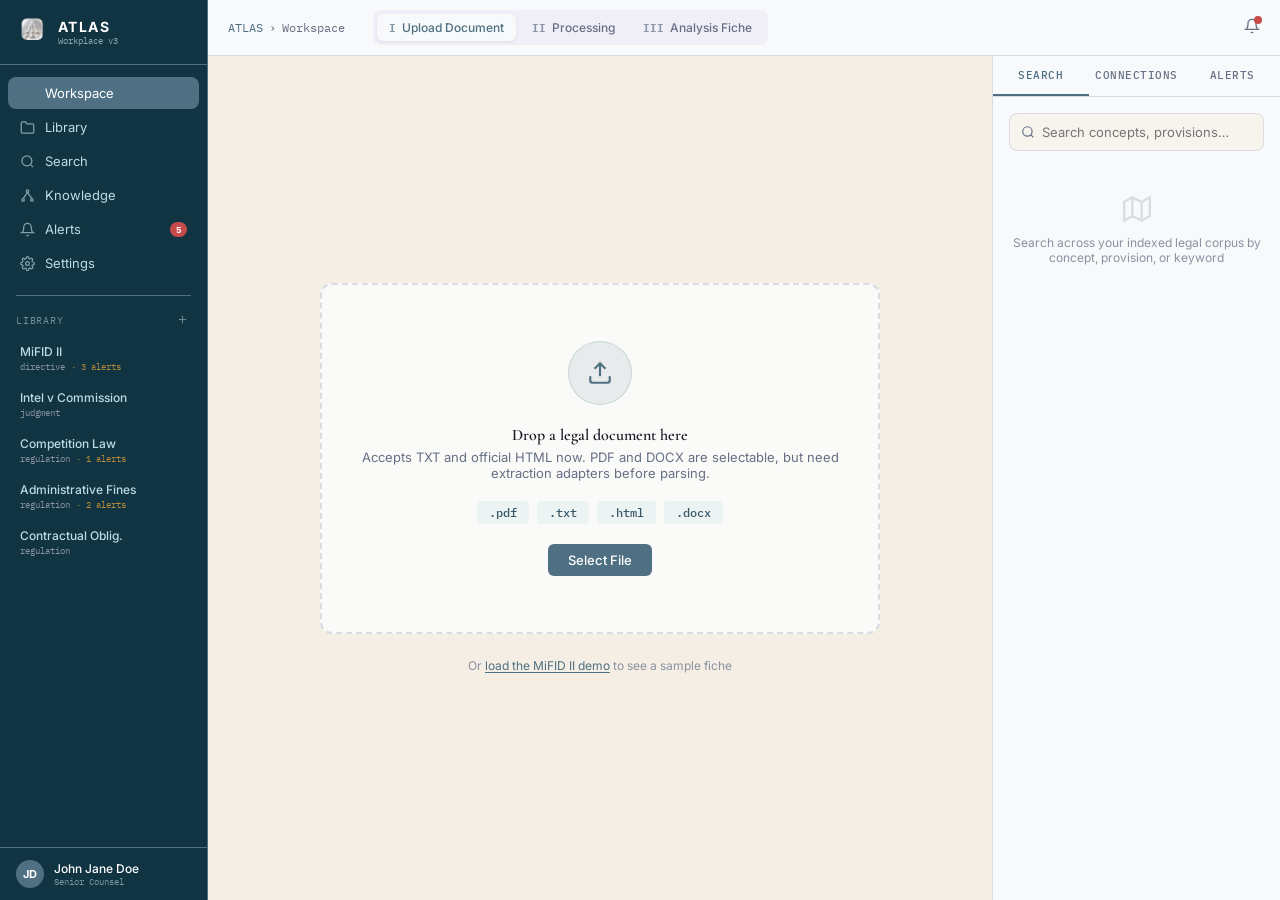
==== app.html @ 19180b5a "Update app.html" ====
<!doctype html>
<html lang="en">
  <head>
    <meta charset="utf-8">
    <meta name="viewport" content="width=device-width, initial-scale=1">
    <title>ATLAS — Legal Knowledge Workspace</title>

    <link rel="preconnect" href="https://fonts.googleapis.com">
    <link rel="preconnect" href="https://fonts.gstatic.com" crossorigin>
    <link href="https://fonts.googleapis.com/css2?family=Cormorant+Garamond:wght@400;500;600;700&family=IBM+Plex+Mono:wght@400;500;600&family=Inter:wght@400;500;600;700&display=swap" rel="stylesheet">
    <link rel="stylesheet" href="assets/atlas.css">

    <style>

/* ═══════════════════════════════════════════════════════════════
     DESIGN TOKENS  ── change only these to restyle everything
     ═══════════════════════════════════════════════════════════════ */
      :root {
        --cream: #F4EEE5;
        --teal: #4E7082;
        --teal-dark: #103442;
        --teal-fade: rgba(78,112,130,0.10);
        --slate: #395868;
        --navy: #103442;
        --navy-mid: #395868;
        --navy-hi: #4E7082;
        --platinum: #DADCE1;
        --glacier: #BCDCE3;
        --glacier-fade: rgba(188,220,227,0.26);
        --ink: #161923;
        --muted: #667085;
        --dimmer: #8B92A1;
        --border: #DADCE1;
        --card: #F7F9FA;
        --amber: #B58A3A;
        --red: #C84B4B;
        --green: #4A9B6A;
  /* Typography */
        --serif: 'Cormorant Garamond', 'Times New Roman', Times, serif;
        --sans: 'Inter', ui-sans-serif, system-ui, sans-serif;
        --mono: 'IBM Plex Mono', ui-monospace, monospace;
      }

      * { box-sizing: border-box; margin: 0; padding: 0; }

      body {
        font-family: var(--sans);
        background: var(--cream);
        color: var(--ink);
        -webkit-font-smoothing: antialiased;
        overflow: hidden;
        height: 100vh;
      }

      button { font: inherit; cursor: pointer; border: none; background: none; }
      input { font: inherit; }

      /* ═══════════ LAYOUT ═══════════ */
      .app-shell {
        display: flex;
        height: 100vh;
        overflow: hidden;
      }

                                                                                  /* ═══════════ SIDEBAR : TO REVIEW LATER ═══════════ */
      .sidebar {
        width: 208px;
        flex-shrink: 0;
        background: var(--navy);
        border-right: 1px solid var(--navy-hi);
        display: flex;
        flex-direction: column;
        height: 100vh;
      }

      .sidebar-brand {
        display: flex;
        align-items: center;
        gap: 10px;
        padding: 16px;
        border-bottom: 1px solid var(--navy-hi);
      }

      .sidebar-brand img {
        width: 32px;
        height: 32px;
        border-radius: 8px;
        object-fit: contain;
      }

      .sidebar-brand h1 {
        font-size: 14px;
        font-weight: 700;
        letter-spacing: 0.1em;
        color: #FFFFFF;
        font-family: var(--sans);
      }

      .sidebar-brand span {
        display: block;
        font-size: 9px;
        color: var(--glacier);
        font-family: var(--mono);
        opacity: 0.7;
      }

      .sidebar-nav {
        display: flex;
        flex-direction: column;
        gap: 2px;
        padding: 12px 8px;
      }

      .sidebar-nav button {
        display: flex;
        align-items: center;
        gap: 10px;
        padding: 8px 12px;
        border-radius: 8px;
        font-size: 13px;
        font-family: var(--sans);
        color: var(--glacier);
        width: 100%;
        text-align: left;
        transition: all 0.15s;
      }

      .sidebar-nav button:hover {
        background: var(--navy-hi);
        color: #fff;
      }

      .sidebar-nav button.active {
        background: var(--navy-hi);
        color: #fff;
      }

      .sidebar-nav button svg {
        opacity: 0.65;
        flex-shrink: 0;
      }

      .sidebar-nav button.active svg {
        opacity: 1;
        color: var(--teal);
      }

      .sidebar-nav .alert-badge {
        margin-left: auto;
        font-size: 9px;
        font-family: var(--mono);
        font-weight: 700;
        background: var(--red);
        color: #fff;
        border-radius: 999px;
        padding: 2px 6px;
      }

      .sidebar-divider {
        height: 1px;
        background: var(--navy-hi);
        margin: 4px 16px;
      }

      .sidebar-section-title {
        display: flex;
        align-items: center;
        justify-content: space-between;
        padding: 8px 16px 4px;
      }

      .sidebar-section-title span {
        font-size: 10px;
        text-transform: uppercase;
        letter-spacing: 0.08em;
        color: var(--glacier);
        font-family: var(--mono);
        opacity: 0.55;
      }

      .sidebar-section-title button {
        opacity: 0.5;
        color: var(--glacier);
        padding: 2px;
        border-radius: 4px;
      }

      .sidebar-section-title button:hover { opacity: 1; }

      .sidebar-docs {
        flex: 1;
        overflow-y: auto;
        padding: 0 8px 8px;
        display: flex;
        flex-direction: column;
        gap: 2px;
      }

      .sidebar-doc {
        display: flex;
        flex-direction: column;
        gap: 2px;
        padding: 8px 12px;
        border-radius: 8px;
        width: 100%;
        text-align: left;
        transition: all 0.15s;
      }

      .sidebar-doc:hover {
        background: rgba(255,255,255,0.04);
      }

      .sidebar-doc.active {
        background: var(--navy-hi);
      }

      .sidebar-doc .doc-name {
        font-size: 12px;
        font-weight: 500;
        color: var(--glacier);
        font-family: var(--sans);
        white-space: nowrap;
        overflow: hidden;
        text-overflow: ellipsis;
      }

      .sidebar-doc.active .doc-name { color: #fff; }

      .sidebar-doc .doc-meta {
        display: flex;
        align-items: center;
        gap: 6px;
        font-size: 9px;
        color: var(--dimmer);
        font-family: var(--mono);
      }

      .sidebar-doc .doc-alerts {
        color: var(--amber);
        font-family: var(--mono);
        font-size: 9px;
      }

      .sidebar-user {
        display: flex;
        align-items: center;
        gap: 10px;
        padding: 12px 16px;
        border-top: 1px solid var(--navy-hi);
      }

      .sidebar-user .avatar {
        width: 28px;
        height: 28px;
        border-radius: 50%;
        background: var(--teal);
        color: #fff;
        display: flex;
        align-items: center;
        justify-content: center;
        font-size: 11px;
        font-weight: 700;
        font-family: var(--sans);
        flex-shrink: 0;
      }

      .sidebar-user .user-info {
        min-width: 0;
      }

      .sidebar-user .user-name {
        font-size: 12px;
        font-weight: 500;
        color: #fff;
        font-family: var(--sans);
        white-space: nowrap;
        overflow: hidden;
        text-overflow: ellipsis;
      }

      .sidebar-user .user-role {
        font-size: 9px;
        color: var(--glacier);
        font-family: var(--mono);
        opacity: 0.6;
      }

      /* ═══════════ MAIN ═══════════ */
      .main-area {
        flex: 1;
        display: flex;
        flex-direction: column;
        min-width: 0;
        height: 100vh;
      }

/* ═══════════════════════════════════════════════════════════════
     TOP BAR
   ═══════════════════════════════════════════════════════════════ */
      
      .topbar {
        display: flex;
        align-items: center;
        gap: 12px;
        padding: 0 20px;
        height: 56px;
        flex-shrink: 0;
        background: var(--card);
        border-bottom: 1px solid var(--border);
      }

      .topbar .hamburger {
        display: none;
        margin-right: 4px;
        color: var(--muted);
      }

      .topbar .breadcrumb {
        display: flex;
        align-items: center;
        gap: 6px;
        font-size: 12px;
        color: var(--muted);
        font-family: var(--mono);
      }

      .topbar .breadcrumb .bc-root { color: var(--teal); }
      .topbar .breadcrumb .bc-current { color: var(--ink); }

      .topbar .stage-tabs {
        display: flex;
        align-items: center;
        gap: 4px;
        margin-left: 16px;
        padding: 4px;
        border-radius: 8px;
        background: #F0EFF8;
      }

      .stage-tab {
        display: flex;
        align-items: center;
        gap: 6px;
        padding: 6px 12px;
        border-radius: 6px;
        font-size: 12px;
        font-weight: 500;
        font-family: var(--sans);
        transition: all 0.15s;
        color: var(--muted);
      }

      .stage-tab.active {
        background: var(--card);
        color: var(--teal);
        box-shadow: 0 1px 3px rgba(0,0,0,0.08);
      }

      .stage-tab .roman {
        font-weight: 700;
        font-family: var(--mono);
        font-size: 11px;
        opacity: 0.7;
      }

      .topbar .spacer { flex: 1; }

      .topbar .top-actions {
        display: flex;
        align-items: center;
        gap: 8px;
      }

      .topbar .btn-export {
        display: flex;
        align-items: center;
        gap: 6px;
        padding: 6px 12px;
        border-radius: 6px;
        font-size: 12px;
        font-weight: 500;
        font-family: var(--sans);
        background: var(--teal-fade);
        color: var(--teal);
      }

      .topbar .btn-share {
        display: flex;
        align-items: center;
        gap: 6px;
        padding: 6px 12px;
        border-radius: 6px;
        font-size: 12px;
        font-weight: 500;
        font-family: var(--sans);
        border: 1px solid var(--border);
        color: var(--muted);
        background: transparent;
      }

      .topbar .bell-wrap {
        position: relative;
      }

      .topbar .bell-dot {
        position: absolute;
        top: -2px;
        right: -2px;
        width: 8px;
        height: 8px;
        border-radius: 50%;
        background: var(--red);
      }

      /* ═══════════ CONTENT AREA ═══════════ */
      .content-area {
        flex: 1;
        display: flex;
        min-height: 0;
        overflow: hidden;
      }

      .content-main {
        flex: 1;
        overflow-y: auto;
        padding: 0 24px;
      }

      /* ═══════════ RIGHT PANEL ═══════════ */
      .right-panel {
        width: 288px;
        flex-shrink: 0;
        background: var(--card);
        border-left: 1px solid var(--border);
        display: flex;
        flex-direction: column;
        overflow: hidden;
      }

      .right-panel-tabs {
        display: flex;
        border-bottom: 1px solid var(--border);
      }

      .right-panel-tabs button {
        flex: 1;
        padding: 12px 0;
        font-size: 11px;
        font-weight: 500;
        text-transform: uppercase;
        letter-spacing: 0.05em;
        font-family: var(--mono);
        color: var(--muted);
        border-bottom: 2px solid transparent;
        transition: all 0.15s;
      }

      .right-panel-tabs button.active {
        color: var(--teal);
        border-bottom-color: var(--teal);
      }

      .right-panel-content {
        flex: 1;
        overflow-y: auto;
        padding: 16px;
      }

      /* ═══════════ BADGES ═══════════ */
      
      .type-badge {
        display: inline-flex;
        padding: 2px 8px;
        border-radius: 4px;
        font-size: 10px;
        font-weight: 500;
        text-transform: uppercase;
        letter-spacing: 0.04em;
        font-family: var(--mono);
      }

      .status-badge {
        display: inline-flex;
        align-items: center;
        gap: 4px;
        padding: 2px 8px;
        border-radius: 999px;
        font-size: 10px;
        font-family: var(--mono);
      }

      .sev-badge {
        display: inline-flex;
        align-items: center;
        gap: 4px;
        padding: 2px 8px;
        border-radius: 999px;
        font-size: 11px;
        font-weight: 500;
        font-family: var(--sans);
      }

      /* ═══════════ UPLOAD ZONE ═══════════ */
      
      .upload-container {
        display: flex;
        flex-direction: column;
        align-items: center;
        justify-content: center;
        height: 100%;
        gap: 24px;
        padding: 40px 0;
      }

      .drop-zone {
        width: 100%;
        max-width: 560px;
        border-radius: 12px;
        display: flex;
        flex-direction: column;
        align-items: center;
        gap: 20px;
        padding: 56px 32px;
        text-align: center;
        transition: all 0.2s;
        cursor: pointer;
        border: 2px dashed var(--platinum);
        background: #FAFAF8;
      }

      .drop-zone.drag-active {
        border-color: var(--teal);
        background: var(--teal-fade);
      }

      .drop-zone .upload-icon-circle {
        width: 64px;
        height: 64px;
        border-radius: 50%;
        display: flex;
        align-items: center;
        justify-content: center;
        background: var(--teal-fade);
        border: 1px solid rgba(68,127,128,0.2);
      }

      .drop-zone h3 {
        font-family: var(--serif);
        font-size: 16px;
        font-weight: 600;
        color: var(--ink);
        margin: 0;
      }

      .drop-zone .ext-row {
        display: flex;
        gap: 8px;
      }

      .drop-zone .ext-badge {
        padding: 4px 12px;
        border-radius: 4px;
        font-size: 12px;
        font-weight: 500;
        font-family: var(--mono);
        background: var(--glacier-fade);
        color: var(--slate);
      }

      .drop-zone .btn-select {
        padding: 8px 20px;
        border-radius: 6px;
        font-size: 13px;
        font-weight: 500;
        font-family: var(--sans);
        background: var(--teal);
        color: #fff;
        transition: opacity 0.15s;
      }

      .drop-zone .btn-select:hover { opacity: 0.8; }

      .file-preview {
        width: 100%;
        max-width: 560px;
        border-radius: 12px;
        padding: 20px;
        display: flex;
        align-items: center;
        gap: 16px;
        background: var(--card);
        border: 1px solid var(--border);
      }

      .file-preview .fp-icon {
        width: 40px;
        height: 40px;
        border-radius: 8px;
        display: flex;
        align-items: center;
        justify-content: center;
        background: var(--teal-fade);
        flex-shrink: 0;
      }

      .file-preview .fp-name {
        font-weight: 500;
        font-size: 13px;
        color: var(--ink);
        font-family: var(--sans);
        white-space: nowrap;
        overflow: hidden;
        text-overflow: ellipsis;
      }

      .file-preview .fp-meta {
        font-size: 11px;
        color: var(--muted);
        font-family: var(--mono);
        margin-top: 2px;
      }

      .file-preview .fp-analyze {
        padding: 8px 16px;
        border-radius: 6px;
        font-size: 13px;
        font-weight: 500;
        font-family: var(--sans);
        background: var(--teal);
        color: #fff;
        display: flex;
        align-items: center;
        gap: 6px;
        flex-shrink: 0;
        transition: opacity 0.15s;
      }

      .file-preview .fp-analyze:hover { opacity: 0.9; }

      .file-preview .fp-close {
        color: var(--muted);
        flex-shrink: 0;
      }

      .demo-link {
        font-size: 12px;
        color: var(--dimmer);
        font-family: var(--sans);
      }

      .demo-link button {
        color: var(--teal);
        text-decoration: underline;
        text-underline-offset: 2px;
      }

      /* ═══════════ PROCESSING ═══════════ */
      .processing-container {
        display: flex;
        flex-direction: column;
        align-items: center;
        justify-content: center;
        height: 100%;
        gap: 32px;
        padding: 48px 0;
      }

      .processing-orb {
        position: relative;
        width: 112px;
        height: 112px;
      }

      .processing-orb svg {
        width: 100%;
        height: 100%;
      }

      @keyframes orb-spin {
        from { transform: rotate(0deg); }
        to { transform: rotate(360deg); }
      }

      @keyframes orb-pulse {
        0%, 100% { opacity: 0.5; transform: scale(1); }
        50% { opacity: 1; transform: scale(1.08); }
      }

      .orb-ring {
        animation: orb-spin 3s linear infinite;
        transform-box: fill-box;
        transform-origin: center;
      }

      .orb-core {
        animation: orb-pulse 2s ease-in-out infinite;
        transform-box: fill-box;
        transform-origin: center;
      }

      .processing-phase {
        text-align: center;
      }

      .processing-phase h3 {
        font-family: var(--serif);
        font-size: 18px;
        font-weight: 600;
        color: var(--ink);
        margin-bottom: 4px;
      }

      .processing-phase p {
        font-size: 13px;
        color: var(--muted);
        font-family: var(--sans);
      }

      .processing-steps {
        width: 100%;
        max-width: 384px;
        display: flex;
        flex-direction: column;
        gap: 8px;
      }

      .processing-step {
        display: flex;
        align-items: center;
        gap: 12px;
        padding: 10px 16px;
        border-radius: 8px;
        transition: all 0.3s;
      }

      .processing-step .ps-dot {
        width: 20px;
        height: 20px;
        border-radius: 50%;
        display: flex;
        align-items: center;
        justify-content: center;
        flex-shrink: 0;
      }

      .processing-step .ps-dot.done { background: var(--teal); }
      .processing-step .ps-dot.active { background: rgba(68,127,128,0.2); }
      .processing-step .ps-dot.pending { background: var(--platinum); }

      .processing-step .ps-dot-inner {
        width: 8px;
        height: 8px;
        border-radius: 50%;
        background: var(--teal);
      }

      @keyframes dot-pulse {
        0%, 100% { opacity: 0.4; }
        50% { opacity: 1; }
      }

      .ps-dot-inner.pulsing {
        animation: dot-pulse 1s ease-in-out infinite;
      }

      .processing-step .ps-label {
        font-size: 13px;
        font-family: var(--sans);
      }

      .processing-step .ps-label.done { color: var(--teal); }
      .processing-step .ps-label.active { color: var(--ink); font-weight: 500; }
      .processing-step .ps-label.pending { color: var(--dimmer); }

      /* Error */
      .error-container {
        max-width: 720px;
        margin: 0 auto;
        padding: 64px 8px;
      }

      .error-panel {
        border: 1px solid rgba(200,75,75,0.25);
        border-left: 4px solid var(--red);
        border-radius: 12px;
        background: var(--card);
        padding: 24px;
      }

      .error-panel h2 {
        margin: 0 0 8px;
        color: var(--ink);
        font-family: var(--serif);
        font-size: 24px;
      }

      .error-panel p {
        color: var(--muted);
        font-family: var(--sans);
        font-size: 14px;
        line-height: 1.6;
      }

      .error-panel code {
        display: block;
        margin-top: 16px;
        border-radius: 8px;
        background: rgba(200,75,75,0.08);
        color: var(--red);
        padding: 12px;
        white-space: pre-wrap;
      }

      .error-actions {
        display: flex;
        flex-wrap: wrap;
        gap: 10px;
        margin-top: 18px;
      }

      .error-actions button {
        border-radius: 8px;
        padding: 9px 14px;
        background: var(--teal);
        color: #fff;
        font-family: var(--sans);
        font-size: 13px;
        font-weight: 600;
      }

      .error-actions button.secondary {
        border: 1px solid var(--border);
        background: transparent;
        color: var(--muted);
      }

      /* Document type review */
      .review-container {
        max-width: 760px;
        margin: 0 auto;
        padding: 42px 8px;
      }

      .review-panel {
        border: 1px solid rgba(181, 138, 58, 0.34);
        border-left: 4px solid var(--amber);
        border-radius: 12px;
        background: var(--card);
        padding: 24px;
      }

      .review-panel h2 {
        margin: 0 0 8px;
        color: var(--ink);
        font-family: var(--serif);
        font-size: 26px;
      }

      .review-panel p {
        color: var(--muted);
        font-family: var(--sans);
        font-size: 14px;
        line-height: 1.6;
      }

      .review-summary {
        display: grid;
        grid-template-columns: repeat(3, minmax(0, 1fr));
        gap: 10px;
        margin: 18px 0;
      }

      .review-stat {
        border: 1px solid var(--border);
        border-radius: 8px;
        padding: 12px;
        background: rgba(255,255,255,0.56);
      }

      .review-stat span {
        display: block;
        color: var(--dimmer);
        font-family: var(--mono);
        font-size: 10px;
        letter-spacing: 0.08em;
        text-transform: uppercase;
      }

      .review-stat strong {
        display: block;
        margin-top: 5px;
        color: var(--ink);
        font-family: var(--sans);
        font-size: 14px;
      }

      .type-choice-grid {
        display: grid;
        grid-template-columns: repeat(4, minmax(0, 1fr));
        gap: 10px;
        margin: 18px 0;
      }

      .type-choice {
        border: 1px solid var(--border);
        border-radius: 8px;
        padding: 12px;
        background: rgba(255,255,255,0.62);
        color: var(--ink);
        text-align: left;
        transition: all 0.15s;
      }

      .type-choice:hover,
      .type-choice.selected {
        border-color: var(--amber);
        background: rgba(181, 138, 58, 0.10);
      }

      .type-choice strong {
        display: block;
        font-family: var(--sans);
        font-size: 13px;
      }

      .type-choice span {
        display: block;
        margin-top: 5px;
        color: var(--dimmer);
        font-family: var(--mono);
        font-size: 10px;
      }

      .signal-list {
        display: grid;
        gap: 8px;
        margin-top: 12px;
      }

      .signal-item {
        border: 1px solid var(--border);
        border-radius: 8px;
        padding: 10px 12px;
        background: rgba(255,255,255,0.55);
        color: var(--muted);
        font-family: var(--sans);
        font-size: 12px;
      }

      .review-actions {
        display: flex;
        flex-wrap: wrap;
        gap: 10px;
        margin-top: 18px;
      }

      .review-actions button {
        border-radius: 8px;
        padding: 10px 14px;
        background: var(--teal);
        color: #fff;
        font-family: var(--sans);
        font-size: 13px;
        font-weight: 600;
      }

      .review-actions button.secondary {
        border: 1px solid var(--border);
        background: transparent;
        color: var(--muted);
      }

      .metadata-form {
        display: grid;
        grid-template-columns: repeat(2, minmax(0, 1fr));
        gap: 12px;
        margin-top: 18px;
      }

      .metadata-field {
        display: grid;
        gap: 6px;
      }

      .metadata-field.full {
        grid-column: 1 / -1;
      }

      .metadata-field label {
        color: var(--dimmer);
        font-family: var(--mono);
        font-size: 10px;
        letter-spacing: 0.08em;
        text-transform: uppercase;
      }

      .metadata-field input,
      .metadata-field select {
        width: 100%;
        border: 1px solid var(--border);
        border-radius: 8px;
        background: rgba(255,255,255,0.72);
        color: var(--ink);
        font-family: var(--sans);
        font-size: 13px;
        padding: 10px 12px;
        outline: none;
      }

      .metadata-field input:focus,
      .metadata-field select:focus {
        border-color: var(--teal);
        box-shadow: 0 0 0 3px rgba(68,127,128,0.12);
      }

      .metadata-note {
        margin-top: 14px;
        border: 1px solid rgba(68,127,128,0.18);
        border-radius: 8px;
        background: rgba(68,127,128,0.07);
        color: var(--muted);
        font-family: var(--sans);
        font-size: 12px;
        line-height: 1.55;
        padding: 12px;
      }

      @media (max-width: 768px) {
        .metadata-form { grid-template-columns: 1fr; }
      }

      /* ═══════════ FICHE ═══════════ */ 
      
                                                              /* ═══════════════════════════════════════════════════════════════
                                                                 FICHE DESIGN 
                                                                 ═══════════════════════════════════════════════════════════════ */
      
      .fiche-container {
        max-width: 720px;
        margin: 0 auto;
        padding: 24px 8px;
      }

      .fiche-header {
        border-radius: 12px;
        padding: 24px;
        margin-bottom: 32px;
        background: var(--card);
        border: 1px solid var(--border);
      }

      .fiche-header .fh-top {
        display: flex;
        align-items: flex-start;
        justify-content: space-between;
        gap: 16px;
        margin-bottom: 16px;
      }

      .fiche-header .fh-badges {
        display: flex;
        align-items: center;
        gap: 8px;
        flex-wrap: wrap;
      }

      .fiche-header .fh-actions {
        display: flex;
        align-items: center;
        gap: 8px;
        flex-shrink: 0;
      }

      .fiche-header .fh-actions button {
        padding: 6px;
        border-radius: 4px;
        color: var(--muted);
        transition: all 0.15s;
      }

      .fiche-header .fh-actions button:hover {
        background: rgba(0,0,0,0.04);
      }

      .fiche-header h1 {
        font-family: var(--serif);
        font-size: 20px;
        font-weight: 700;
        color: var(--ink);
        line-height: 1.35;
        margin-bottom: 8px;
      }

      .fiche-header .fh-meta {
        display: flex;
        flex-wrap: wrap;
        gap: 16px 24px;
        margin-top: 12px;
      }

      .fiche-header .fh-meta-item span {
        display: block;
        font-size: 10px;
        text-transform: uppercase;
        letter-spacing: 0.05em;
        color: var(--dimmer);
        font-family: var(--mono);
      }

      .fiche-header .fh-meta-item p {
        font-size: 13px;
        font-weight: 500;
        color: var(--ink);
        font-family: var(--sans);
      }

      .fiche-header .fh-amended {
        margin-top: 12px;
        padding-top: 12px;
        border-top: 1px solid var(--border);
      }

      .fiche-header .fh-amended span {
        font-size: 10px;
        text-transform: uppercase;
        letter-spacing: 0.05em;
        color: var(--dimmer);
        font-family: var(--mono);
        margin-right: 8px;
      }

      .fiche-header .fh-amended a {
        font-size: 11px;
        color: var(--teal);
        font-family: var(--mono);
        margin-right: 8px;
        text-decoration: none;
      }

      .fiche-header .fh-amended .amendment-chip {
        display: inline-flex;
        align-items: center;
        margin: 4px 6px 0 0;
        border-radius: 999px;
        background: rgba(68,127,128,0.08);
        color: var(--teal);
        padding: 4px 8px;
        font-family: var(--mono);
        font-size: 11px;
      }

      .fiche-header .fh-amended .amendment-more {
        color: var(--muted);
      }

      /* Sections */
      .fiche-section {
        margin-bottom: 32px;
      }

      .fiche-section .section-divider {
        display: flex;
        align-items: center;
        gap: 8px;
        margin-bottom: 16px;
      }

      .fiche-section .section-divider .line {
        flex: 1;
        height: 1px;
        background: var(--border);
      }

      .fiche-section .section-divider span {
        font-size: 11px;
        letter-spacing: 0.08em;
        text-transform: uppercase;
        color: var(--slate);
        font-family: var(--mono);
        padding: 0 8px;
      }

      /* Summary */
      .summary-box {
        border-radius: 8px;
        padding: 20px;
        background: var(--teal-fade);
        border: 1px solid rgba(68,127,128,0.13);
      }

      .summary-box p {
        font-size: 14px;
        line-height: 1.65;
        color: var(--ink);
        font-family: var(--sans);
      }

      /* Provisions */
      .provision-list {
        display: grid;
        gap: 8px;
      }

      .provision-item {
        border-radius: 8px;
        overflow: hidden;
        border: 1px solid var(--border);
        background: var(--card);
      }

      .provision-item.level-1 {
        margin-top: 10px;
        border-color: rgba(68,127,128,0.32);
      }

      .provision-item.level-3,
      .provision-item.level-4,
      .provision-item.level-5 {
        margin-left: 22px;
      }

      .provision-item.is-amendment {
        border-color: rgba(196,147,90,0.38);
      }

      .provision-item button.provision-toggle {
        width: 100%;
        display: grid;
        grid-template-columns: minmax(58px, auto) 1fr auto;
        align-items: center;
        gap: 14px;
        padding: 16px;
        text-align: left;
        background: var(--card);
        transition: background 0.15s, border-color 0.15s;
      }

      .provision-item.level-1 button.provision-toggle {
        background: rgba(68,127,128,0.045);
      }

      .provision-item button.provision-toggle:hover {
        background: rgba(0,0,0,0.025);
      }

      .provision-item button.provision-toggle.expanded {
        background: rgba(68,127,128,0.10);
      }

      .provision-item .prov-art {
        font-size: 11px;
        font-weight: 700;
        color: var(--teal);
        font-family: var(--mono);
        flex-shrink: 0;
        white-space: nowrap;
      }

      .provision-item.level-1 .prov-art {
        color: var(--slate);
      }

      .provision-item.is-amendment .prov-art {
        color: var(--amber);
      }

      .provision-item .prov-title {
        min-width: 0;
        flex: 1;
        font-size: 13px;
        font-weight: 500;
        color: var(--ink);
        font-family: var(--sans);
        overflow-wrap: anywhere;
      }

      .provision-item.level-1 .prov-title {
        font-family: var(--serif);
        font-size: 15px;
        font-weight: 700;
      }

      .provision-item .prov-chevron {
        flex-shrink: 0;
        color: var(--muted);
        transition: transform 0.2s;
      }

      .provision-item .prov-chevron.open {
        transform: rotate(180deg);
      }

      .provision-item .prov-detail {
        padding: 0 16px 18px;
        background: rgba(68,127,128,0.06);
        border-top: 1px solid rgba(68,127,128,0.08);
      }

      .provision-item .prov-detail-inner {
        max-width: 74ch;
        padding-top: 14px;
      }

      .provision-item .prov-detail p {
        margin: 0 0 12px;
        font-size: 14px;
        line-height: 1.75;
        color: var(--ink);
        font-family: var(--sans);
      }

      .provision-item .prov-detail p:last-child {
        margin-bottom: 0;
      }

      .provision-item .prov-section-marker {
        display: inline-flex;
        margin-right: 8px;
        color: var(--teal);
        font-family: var(--mono);
        font-size: 11px;
        font-weight: 700;
      }

      /* Concepts */
      .concept-tags {
        display: flex;
        flex-wrap: wrap;
        gap: 8px;
      }

      .concept-tag {
        display: flex;
        align-items: center;
        gap: 4px;
        padding: 6px 12px;
        border-radius: 999px;
        font-size: 12px;
        font-weight: 500;
        font-family: var(--sans);
        background: var(--glacier-fade);
        color: var(--slate);
        border: 1px solid var(--platinum);
        cursor: pointer;
        transition: opacity 0.15s;
      }

      .concept-tag:hover { opacity: 0.8; }

      /* Connections */
      .connections-list {
        border-radius: 12px;
        overflow: hidden;
        border: 1px solid var(--border);
      }

      .connection-row {
        display: flex;
        align-items: center;
        gap: 12px;
        padding: 12px 16px;
        transition: background 0.15s;
        cursor: pointer;
      }

      .connection-row:hover { background: rgba(0,0,0,0.015); }

      .connection-row:nth-child(even) { background: #FAFAF8; }
      .connection-row:nth-child(even):hover { background: rgba(0,0,0,0.025); }

      .connection-row .conn-name {
        flex: 1;
        font-size: 13px;
        font-weight: 500;
        color: var(--ink);
        font-family: var(--sans);
        white-space: nowrap;
        overflow: hidden;
        text-overflow: ellipsis;
      }

      .connection-row .conn-rel {
        font-size: 11px;
        color: var(--muted);
        font-family: var(--mono);
        flex-shrink: 0;
      }

      .connection-row .conn-count {
        font-size: 11px;
        color: var(--dimmer);
        font-family: var(--mono);
        flex-shrink: 0;
      }

      /* Alerts in fiche */
      .alert-card {
        border-radius: 8px;
        padding: 16px;
        background: var(--card);
        border: 1px solid var(--border);
        margin-bottom: 8px;
        display: flex;
        gap: 12px;
      }

      .alert-card .alert-content {
        flex: 1;
      }

      .alert-card .alert-title-row {
        display: flex;
        align-items: center;
        justify-content: space-between;
        gap: 8px;
        margin-bottom: 4px;
      }

      .alert-card .alert-title {
        font-size: 13px;
        font-weight: 500;
        color: var(--ink);
        font-family: var(--sans);
      }

      .alert-card .alert-date {
        font-size: 11px;
        color: var(--dimmer);
        font-family: var(--mono);
        flex-shrink: 0;
      }

      .alert-card .alert-text {
        font-size: 12px;
        line-height: 1.5;
        color: var(--muted);
        font-family: var(--sans);
      }

      /* Jurisdictions */
      .juris-table {
        border-radius: 12px;
        overflow: hidden;
        border: 1px solid var(--border);
      }

      .juris-table .jt-header {
        display: grid;
        grid-template-columns: 1fr 1fr 1fr 1fr;
        padding: 10px 16px;
        background: #F5F3EE;
        font-size: 10px;
        font-weight: 500;
        text-transform: uppercase;
        letter-spacing: 0.05em;
        color: var(--dimmer);
        font-family: var(--mono);
      }

      .juris-table .jt-row {
        display: grid;
        grid-template-columns: 1fr 1fr 1fr 1fr;
        padding: 12px 16px;
        font-size: 13px;
        font-family: var(--sans);
        border-top: 1px solid var(--border);
      }

      .juris-table .jt-row:nth-child(odd) { background: var(--card); }
      .juris-table .jt-row:nth-child(even) { background: #FAFAF8; }

      .juris-table .jt-country { font-weight: 500; color: var(--ink); }
      .juris-table .jt-authority { font-weight: 700; color: var(--teal); font-family: var(--mono); font-size: 11px; }
      .juris-table .jt-impl { font-size: 12px; color: var(--muted); }
      .juris-table .jt-status { font-size: 12px; }

      /* Timeline */
      .timeline {
        position: relative;
        padding-left: 16px;
      }

      .timeline::before {
        content: '';
        position: absolute;
        left: 16px;
        top: 8px;
        bottom: 8px;
        width: 1px;
        background: var(--platinum);
      }

      .timeline-item {
        position: relative;
        display: flex;
        gap: 16px;
        margin-bottom: 16px;
      }

      .timeline-item:last-child { margin-bottom: 0; }

      .timeline-item .tl-dot {
        width: 12px;
        height: 12px;
        border-radius: 50%;
        flex-shrink: 0;
        margin-top: 2px;
        margin-left: -22px;
        z-index: 1;
        background: var(--platinum);
        border: 2px solid var(--border);
      }

      .timeline-item:last-child .tl-dot {
        background: var(--teal);
        border-color: var(--teal);
      }

      .timeline-item .tl-year {
        font-size: 11px;
        font-weight: 700;
        color: var(--teal);
        font-family: var(--mono);
        display: block;
      }

      .timeline-item .tl-text {
        font-size: 13px;
        color: var(--ink);
        font-family: var(--sans);
        margin-top: 2px;
      }

      /* ═══════════ RIGHT PANEL CONTENT ═══════════ */
      .rp-search-input {
        position: relative;
        margin-bottom: 12px;
      }

      .rp-search-input svg {
        position: absolute;
        left: 12px;
        top: 50%;
        transform: translateY(-50%);
        color: var(--muted);
      }

      .rp-search-input input {
        width: 100%;
        padding: 10px 12px 10px 32px;
        border-radius: 8px;
        border: 1px solid var(--border);
        background: #F7F4EE;
        font-size: 13px;
        font-family: var(--sans);
        color: var(--ink);
        outline: none;
      }

      .rp-search-input input:focus {
        border-color: var(--teal);
      }

      .rp-empty {
        text-align: center;
        padding: 32px 0;
      }

      .rp-empty svg {
        margin: 0 auto 8px;
        color: var(--platinum);
      }

      .rp-empty p {
        font-size: 12px;
        color: var(--dimmer);
        font-family: var(--sans);
      }

      .rp-search-result {
        padding: 12px;
        border-radius: 8px;
        border: 1px solid var(--border);
        background: var(--card);
        margin-bottom: 8px;
        cursor: pointer;
        transition: background 0.15s;
      }

      .rp-search-result:hover { background: rgba(0,0,0,0.015); }

      .rp-search-result .rs-badges {
        display: flex;
        align-items: center;
        gap: 8px;
        margin-bottom: 6px;
      }

      .rp-search-result .rs-title {
        font-size: 13px;
        font-weight: 500;
        color: var(--ink);
        font-family: var(--sans);
        margin-bottom: 4px;
      }

      .rp-search-result .rs-excerpt {
        font-size: 12px;
        line-height: 1.4;
        color: var(--muted);
        font-family: var(--sans);
        display: -webkit-box;
        -webkit-line-clamp: 2;
        -webkit-box-orient: vertical;
        overflow: hidden;
      }

      .rp-graph-title {
        font-size: 12px;
        font-weight: 500;
        color: var(--ink);
        font-family: var(--sans);
        margin-bottom: 2px;
      }

      .rp-graph-subtitle {
        font-size: 12px;
        color: var(--dimmer);
        font-family: var(--sans);
        margin-bottom: 16px;
      }

      .rp-graph-svg-wrap {
        border-radius: 12px;
        padding: 12px;
        background: #FAFAF8;
        border: 1px solid var(--border);
        height: 224px;
        margin-bottom: 16px;
      }

      .rp-graph-legend {
        display: flex;
        flex-direction: column;
        gap: 6px;
      }

      .rp-graph-legend .legend-item {
        display: flex;
        align-items: center;
        gap: 8px;
        padding: 6px 8px;
        border-radius: 4px;
        cursor: pointer;
        transition: background 0.15s;
      }

      .rp-graph-legend .legend-item:hover { background: rgba(0,0,0,0.015); }

      .rp-graph-legend .legend-dot {
        width: 8px;
        height: 8px;
        border-radius: 50%;
        flex-shrink: 0;
      }

      .rp-graph-legend .legend-name {
        font-size: 12px;
        color: var(--ink);
        font-family: var(--sans);
        flex: 1;
        white-space: nowrap;
        overflow: hidden;
        text-overflow: ellipsis;
      }

      .rp-graph-legend .legend-count {
        font-size: 11px;
        color: var(--dimmer);
        font-family: var(--mono);
        flex-shrink: 0;
      }

      .rp-alert-card {
        padding: 12px;
        border-radius: 8px;
        border: 1px solid var(--border);
        background: var(--card);
        margin-bottom: 8px;
      }

      .rp-alert-card .ra-top {
        display: flex;
        align-items: center;
        justify-content: space-between;
        gap: 8px;
        margin-bottom: 4px;
      }

      .rp-alert-card .ra-title {
        font-size: 12px;
        font-weight: 500;
        color: var(--ink);
        font-family: var(--sans);
        margin-bottom: 2px;
      }

      .rp-alert-card .ra-meta {
        font-size: 11px;
        color: var(--muted);
        font-family: var(--sans);
      }

      .rp-alerts-header {
        display: flex;
        align-items: center;
        justify-content: space-between;
        margin-bottom: 12px;
      }

      .rp-alerts-header span {
        font-size: 12px;
        font-weight: 500;
        color: var(--ink);
        font-family: var(--sans);
      }

      .rp-alerts-header button {
        display: flex;
        align-items: center;
        gap: 4px;
        font-size: 11px;
        color: var(--muted);
        font-family: var(--mono);
      }

      /* ═══════════ LIBRARY VIEW ═══════════ */
      .library-view {
        max-width: 720px;
        margin: 0 auto;
        padding: 24px 8px;
      }

      .library-view h2 {
        font-family: var(--serif);
        font-size: 20px;
        font-weight: 700;
        color: var(--ink);
        margin-bottom: 24px;
      }

      .library-doc-card {
        display: flex;
        align-items: center;
        gap: 16px;
        padding: 16px;
        border-radius: 12px;
        border: 1px solid var(--border);
        background: var(--card);
        margin-bottom: 8px;
        cursor: pointer;
        transition: all 0.15s;
        text-align: left;
        width: 100%;
      }

      .library-doc-card:hover {
        box-shadow: 0 2px 8px rgba(0,0,0,0.04);
      }

      .library-doc-card .ldc-icon {
        width: 40px;
        height: 40px;
        border-radius: 8px;
        display: flex;
        align-items: center;
        justify-content: center;
        flex-shrink: 0;
      }

      .library-doc-card .ldc-info {
        flex: 1;
        min-width: 0;
      }

      .library-doc-card .ldc-title-row {
        display: flex;
        align-items: center;
        gap: 8px;
        margin-bottom: 2px;
      }

      .library-doc-card .ldc-title {
        font-size: 13px;
        font-weight: 600;
        color: var(--ink);
        font-family: var(--sans);
        white-space: nowrap;
        overflow: hidden;
        text-overflow: ellipsis;
      }

      .library-doc-card .ldc-meta {
        font-size: 11px;
        color: var(--muted);
        font-family: var(--sans);
      }

      .library-doc-card .ldc-connections {
        text-align: right;
        flex-shrink: 0;
      }

      .library-doc-card .ldc-conn-num {
        font-size: 14px;
        font-weight: 700;
        color: var(--teal);
        font-family: var(--mono);
      }

      .library-doc-card .ldc-conn-label {
        font-size: 11px;
        color: var(--dimmer);
        font-family: var(--mono);
      }

      .library-doc-card .ldc-alert-badge {
        padding: 4px 8px;
        border-radius: 999px;
        font-size: 11px;
        font-weight: 700;
        font-family: var(--mono);
        background: rgba(200,75,75,0.10);
        color: var(--red);
        flex-shrink: 0;
      }

      /* ═══════════ ALERTS VIEW ═══════════ */
      .alerts-view {
        max-width: 720px;
        margin: 0 auto;
        padding: 24px 8px;
      }

      .alerts-view h2 {
        font-family: var(--serif);
        font-size: 20px;
        font-weight: 700;
        color: var(--ink);
        margin-bottom: 24px;
      }

      /* ═══════════ MOBILE OVERLAY ═══════════ */
      .mobile-overlay {
        display: none;
        position: fixed;
        inset: 0;
        z-index: 40;
      }

      .mobile-overlay.open {
        display: block;
      }

      .mobile-overlay .backdrop {
        position: absolute;
        inset: 0;
        background: rgba(0,0,0,0.5);
      }

      .mobile-overlay .sidebar-mobile {
        position: relative;
        z-index: 50;
        height: 100%;
        width: 208px;
      }

      /* ═══════════ RESPONSIVE ═══════════ */

                                                            /* ═══════════════════════════════════════════════════════════════
                                                               MOBILE DRAWER // RESPONSIVE 
                                                               ═══════════════════════════════════════════════════════════════ */
      @media (max-width: 1024px) {
        .right-panel { display: none; }
      }

      @media (max-width: 768px) {
        .sidebar { display: none; }
        .topbar .hamburger { display: block; }
        .topbar .stage-tabs .stage-tab span:not(.roman) { display: none; }
      }

      @media (min-width: 769px) {
        .mobile-overlay { display: none !important; }
      }

      /* Utility: hidden file input */
      .hidden-input { display: none; }

      /* SVG icon replacements using simple shapes */
      .icon-svg { display: inline-block; vertical-align: middle; flex-shrink: 0; }
    </style>
  </head>
  <body>
    <div class="app-shell">

      <!-- ═══════════ SIDEBAR ═══════════ -->
      <aside class="sidebar" id="sidebarDesktop">
        <div class="sidebar-brand">
          <img src="assets/main_logo.png" alt="ATLAS" onerror="this.style.display='none'; this.nextElementSibling.style.display='flex';">
          <div style="display:none; width:32px; height:32px; border-radius:8px; background:var(--teal); align-items:center; justify-content:center; color:#fff; font-weight:700; font-size:14px; font-family:var(--sans);">A</div>
          <div>
            <h1>ATLAS</h1>
            <span>Workplace v3</span>
          </div>
        </div>

        <nav class="sidebar-nav">
          <button class="active" data-nav="workspace" onclick="navigateTo('workspace')">
            <svg width="15" height="15" viewBox="0 0 24 24" fill="none" stroke="currentColor" stroke-width="2"><rect x="3" y="3" width="18" height="18" rx="2"/><line x1="3" y1="9" x2="21" y2="9"/><line x1="9" y1="21" x2="9" y2="9"/></svg>
            Workspace
          </button>
          <button data-nav="library" onclick="navigateTo('library')">
            <svg width="15" height="15" viewBox="0 0 24 24" fill="none" stroke="currentColor" stroke-width="2"><path d="M22 19a2 2 0 0 1-2 2H4a2 2 0 0 1-2-2V5a2 2 0 0 1 2-2h5l2 3h9a2 2 0 0 1 2 2z"/></svg>
            Library
          </button>
          <button data-nav="search" onclick="navigateTo('search')">
            <svg width="15" height="15" viewBox="0 0 24 24" fill="none" stroke="currentColor" stroke-width="2"><circle cx="11" cy="11" r="8"/><line x1="21" y1="21" x2="16.65" y2="16.65"/></svg>
            Search
          </button>
          <button data-nav="graph" onclick="navigateTo('graph')">
            <svg width="15" height="15" viewBox="0 0 24 24" fill="none" stroke="currentColor" stroke-width="2"><circle cx="12" cy="5" r="2"/><circle cx="5" cy="19" r="2"/><circle cx="19" cy="19" r="2"/><line x1="12" y1="7" x2="5" y2="17"/><line x1="12" y1="7" x2="19" y2="17"/></svg>
            Knowledge
          </button>
          <button data-nav="alerts" onclick="navigateTo('alerts')">
            <svg width="15" height="15" viewBox="0 0 24 24" fill="none" stroke="currentColor" stroke-width="2"><path d="M18 8A6 6 0 0 0 6 8c0 7-3 9-3 9h18s-3-2-3-9"/><path d="M13.73 21a2 2 0 0 1-3.46 0"/></svg>
            Alerts
            <span class="alert-badge">5</span>
          </button>
          <button data-nav="settings" onclick="navigateTo('settings')">
            <svg width="15" height="15" viewBox="0 0 24 24" fill="none" stroke="currentColor" stroke-width="2"><circle cx="12" cy="12" r="3"/><path d="M19.4 15a1.65 1.65 0 0 0 .33 1.82l.06.06a2 2 0 0 1-2.83 2.83l-.06-.06a1.65 1.65 0 0 0-1.82-.33 1.65 1.65 0 0 0-1 1.51V21a2 2 0 0 1-4 0v-.09A1.65 1.65 0 0 0 9 19.4a1.65 1.65 0 0 0-1.82.33l-.06.06a2 2 0 0 1-2.83-2.83l.06-.06A1.65 1.65 0 0 0 4.68 15a1.65 1.65 0 0 0-1.51-1H3a2 2 0 0 1 0-4h.09A1.65 1.65 0 0 0 4.6 9a1.65 1.65 0 0 0-.33-1.82l-.06-.06a2 2 0 0 1 2.83-2.83l.06.06A1.65 1.65 0 0 0 9 4.68a1.65 1.65 0 0 0 1-1.51V3a2 2 0 0 1 4 0v.09a1.65 1.65 0 0 0 1 1.51 1.65 1.65 0 0 0 1.82-.33l.06-.06a2 2 0 0 1 2.83 2.83l-.06.06A1.65 1.65 0 0 0 19.4 9a1.65 1.65 0 0 0 1.51 1H21a2 2 0 0 1 0 4h-.09a1.65 1.65 0 0 0-1.51 1z"/></svg>
            Settings
          </button>
        </nav>

        <div class="sidebar-divider"></div>

        <div class="sidebar-section-title">
          <span>Library</span>
          <button title="New document">
            <svg width="13" height="13" viewBox="0 0 24 24" fill="none" stroke="currentColor" stroke-width="2"><line x1="12" y1="5" x2="12" y2="19"/><line x1="5" y1="12" x2="19" y2="12"/></svg>
          </button>
        </div>

        <div class="sidebar-docs" id="sidebarDocList"></div>

        <div class="sidebar-user">
          <div class="avatar">JD</div>
          <div class="user-info">
            <p class="user-name">John Jane Doe</p>
            <p class="user-role">Senior Counsel</p>
          </div>
        </div>
      </aside>

      <!-- ═══════════ MOBILE OVERLAY ═══════════ -->
      <div class="mobile-overlay" id="mobileOverlay">
        <div class="backdrop" onclick="closeMobileSidebar()"></div>
        <div class="sidebar-mobile" id="mobileSidebarContainer"></div>
      </div>

      <!-- ═══════════ MAIN AREA ═══════════ -->
      <div class="main-area">

        <!-- Top Bar -->
        <div class="topbar">
          <button class="hamburger" onclick="openMobileSidebar()">
            <svg width="18" height="18" viewBox="0 0 24 24" fill="none" stroke="currentColor" stroke-width="2"><line x1="3" y1="12" x2="21" y2="12"/><line x1="3" y1="6" x2="21" y2="6"/><line x1="3" y1="18" x2="21" y2="18"/></svg>
          </button>

          <div class="breadcrumb">
            <span class="bc-root">ATLAS</span>
            <span>›</span>
            <span id="breadcrumbNav">Workspace</span>
            <span id="breadcrumbDoc" style="display:none;">› <span class="bc-current" id="breadcrumbDocName"></span></span>
          </div>

          <div class="stage-tabs" id="stageTabs">
            <button class="stage-tab active" data-stage="upload" onclick="setStage('upload')">
              <span class="roman">I</span> <span>Upload Document</span>
            </button>
            <button class="stage-tab" data-stage="processing" onclick="setStage('processing')">
              <span class="roman">II</span> <span>Processing</span>
            </button>
            <button class="stage-tab" data-stage="fiche" onclick="setStage('fiche')">
              <span class="roman">III</span> <span>Analysis Fiche</span>
            </button>
          </div>

          <div class="spacer"></div>

          <div class="top-actions" id="topActions" style="display:none;">
            <button class="btn-export">
              <svg width="12" height="12" viewBox="0 0 24 24" fill="none" stroke="currentColor" stroke-width="2"><path d="M21 15v4a2 2 0 0 1-2 2H5a2 2 0 0 1-2-2v-4"/><polyline points="7 10 12 15 17 10"/><line x1="12" y1="15" x2="12" y2="3"/></svg>
              Export
            </button>
            <button class="btn-share">
              <svg width="12" height="12" viewBox="0 0 24 24" fill="none" stroke="currentColor" stroke-width="2"><circle cx="18" cy="5" r="3"/><circle cx="6" cy="12" r="3"/><circle cx="18" cy="19" r="3"/><line x1="8.59" y1="13.51" x2="15.42" y2="17.49"/><line x1="15.41" y1="6.51" x2="8.59" y2="10.49"/></svg>
              Share
            </button>
          </div>

          <div class="bell-wrap">
            <svg width="16" height="16" viewBox="0 0 24 24" fill="none" stroke="currentColor" stroke-width="2" style="color:var(--muted);"><path d="M18 8A6 6 0 0 0 6 8c0 7-3 9-3 9h18s-3-2-3-9"/><path d="M13.73 21a2 2 0 0 1-3.46 0"/></svg>
            <div class="bell-dot"></div>
          </div>
        </div>

        <!-- Content Area -->
        <div class="content-area">
          <div class="content-main" id="contentMain"></div>
          <div class="right-panel" id="rightPanel">
            <div class="right-panel-tabs">
              <button class="active" data-rptab="search" onclick="setRightTab('search')">Search</button>
              <button data-rptab="connections" onclick="setRightTab('connections')">Connections</button>
              <button data-rptab="alerts" onclick="setRightTab('alerts')">Alerts</button>
            </div>
            <div class="right-panel-content" id="rightPanelContent"></div>
          </div>
        </div>
      </div>
    </div>

    <!-- Hidden file input -->
    <input type="file" accept=".txt,.html,.htm,.pdf,.docx" class="hidden-input" id="hiddenFileInput" onchange="handleFileSelect(event)">

    <script src="data/pipeline/schema.js?v=20260803-4"></script>
    <script src="data/pipeline/identifier.js?v=20260803-4"></script>
    <script src="data/pipeline/validators.js?v=20260803-4"></script>
    <script src="data/pipeline/extractor.js?v=20260803-4"></script>
    <script src="data/pipeline/document-detector.js?v=20260803-4"></script>
    <script src="data/pipeline/parsers/parser-core.js?v=20260803-4"></script>
    <script src="data/pipeline/parsers/constitution-parser.js?v=20260803-4"></script>
    <script src="data/pipeline/parsers/regulation-parser.js?v=20260803-4"></script>
    <script src="data/pipeline/parsers/directive-parser.js?v=20260803-4"></script>
    <script src="data/pipeline/parsers/treaty-parser.js?v=20260803-4"></script>
    <script src="data/pipeline/parsers/statute-parser.js?v=20260803-4"></script>
    <script src="data/pipeline/parsers/judgment-parser.js?v=20260803-4"></script>
    <script src="data/pipeline/parsers/contract-parser.js?v=20260803-4"></script>
    <script src="data/pipeline/parsers/generic-parser.js?v=20260803-4"></script>
    <script src="data/pipeline/fiche-generator.js?v=20260803-4"></script>
    <script src="data/pipeline/pipeline.js?v=20260803-4"></script>

    <script>
      // ═══════════════════════════════════════════
      // DATA
      // ═══════════════════════════════════════════
      const TYPE_COLORS = {
        directive: '#447F80',
        judgment: '#C4935A',
        regulation: '#636885',
        treaty: '#7A6AAA',
        instrument: '#4A9B6A',
        statute: '#C4935A',
        constitution: '#7A6AAA',
        contract: '#4A9B6A',
        unknown: '#636885',
      };

      const LIBRARY_DOCS = [
        { id: 'mifid2',   title: 'Directive 2014/65/EU', short: 'MiFID II',            type: 'directive',   field: 'Trade & Finance',  date: '15 May 2014',         connections: 47, alerts: 3, status: 'In Force' },
        { id: 'ecj-c413', title: 'ECJ C-413/14 P',       short: 'Intel v Commission',  type: 'judgment',    field: 'EU Competition',   date: '6 Sep 2017',          connections: 31, alerts: 0, status: 'Final' },
        { id: 'tfeu101',  title: 'Art. 101 TFEU',         short: 'Competition Law',     type: 'regulation',  field: 'EU Competition',   date: '1 Dec 2009',          connections: 88, alerts: 1, status: 'In Force' },
        { id: 'gdpr83',   title: 'GDPR Art. 83',          short: 'Administrative Fines',type: 'regulation',  field: 'Data Protection',  date: '25 May 2018',         connections: 24, alerts: 2, status: 'In Force' },
        { id: 'rome1',    title: 'Rome I Regulation',     short: 'Contractual Oblig.',  type: 'regulation',  field: 'Civil Law',        date: '17 Jun 2008',         connections: 19, alerts: 0, status: 'In Force' },
      ];

      const MIFID_FICHE = {
        docType: 'European Directive',
        ref: '2014/65/EU',
        fullTitle: 'Directive of the European Parliament and of the Council on markets in financial instruments and amending Directive 2002/92/EC and Directive 2011/61/EU',
        short: 'MiFID II',
        jurisdiction: 'European Union',
        body: 'European Parliament & Council of the EU',
        dateAdopted: '15 May 2014',
        dateForce: '3 January 2018',
        field: 'Trade & Finance Law',
        status: 'In Force',
        amendedBy: ['Directive 2016/1034/EU', 'Directive 2019/2034/EU (IFD)'],
        summary: 'MiFID II establishes a harmonised regulatory framework for investment services across EU financial markets. It substantially strengthens investor protection, enhances market transparency, and expands the scope of the original MiFID (2004/39/EC) to cover organised trading facilities, systematic internalisers, and a wider class of financial instruments. The Directive operates alongside MiFIR (Regulation 600/2014), which sets out directly applicable trading and reporting obligations.',
        provisions: [
          { art: 'Art. 25', title: 'Assessment of suitability and appropriateness', detail: 'Investment firms must obtain necessary information about clients\' knowledge and experience, financial situation, and investment objectives before providing investment advice or portfolio management. Firms must ensure that recommended instruments are suitable for the client.' },
          { art: 'Art. 27', title: 'Obligation to execute orders on terms most favourable', detail: 'Investment firms must take all sufficient steps to obtain the best possible result for clients when executing client orders, taking into account price, costs, speed, likelihood of execution and settlement, size, nature, or any other consideration relevant to the execution of the order.' },
          { art: 'Art. 44', title: 'Admission of financial instruments to trading', detail: 'Regulated markets shall adopt and publish transparent and non-discriminatory rules for the admission of financial instruments to trading. Regulated markets may only admit financial instruments to trading where the issuer has complied with applicable disclosure requirements.' },
          { art: 'Art. 54', title: 'Suitability assessment', detail: 'Detailed implementing rules on how investment firms must conduct and document the suitability assessment when providing investment advice or discretionary portfolio management, including minimum information to be obtained and periodic reassessment requirements.' },
          { art: 'Art. 58', title: 'Transaction reporting to competent authorities', detail: 'Investment firms executing transactions in financial instruments admitted to trading on a regulated market, MTF, OTF, or for which a request for admission to trading has been made, must report complete and accurate details of such transactions to the competent authority as quickly as possible, and no later than the close of the following working day.' },
        ],
        concepts: ['Best Execution', 'Suitability', 'Appropriateness', 'Investment Advice', 'Algorithmic Trading', 'Market Transparency', 'Client Classification', 'Systematic Internaliser', 'Transaction Reporting', 'Product Governance', 'Unbundling', 'OTF', 'MTF'],
        connections: [
          { title: 'MiFIR — Regulation 600/2014',            type: 'regulation',  rel: 'Implemented by',   conns: 13 },
          { title: 'ESMA RTS & ITS (13 technical standards)', type: 'regulation',  rel: 'Supplemented by',  conns: 13 },
          { title: 'MiFID I — Directive 2004/39/EC',          type: 'directive',   rel: 'Replaces',         conns: 8 },
          { title: 'Capital Markets Union Package',            type: 'directive',   rel: 'Part of',          conns: 5 },
          { title: 'ECJ C-186/18 — Société Générale',         type: 'judgment',    rel: 'Interpreted by',   conns: 3 },
          { title: 'Basel III Accord',                         type: 'treaty',      rel: 'Contextual link',  conns: 2 },
        ],
        alerts: [
          { date: '15 Jan 2026', sev: 'high',   title: 'ESMA Q&A — 47 new clarifications', text: 'ESMA published updated Q&A on MiFID II data reporting obligations, including 47 new questions and answers on transaction reporting and commodity derivatives.' },
          { date: '3 Mar 2025',  sev: 'medium', title: 'Delegated Regulation amendment',    text: 'Commission Delegated Regulation amending RTS 1 on pre-trade and post-trade transparency requirements for equity instruments entered into force.' },
          { date: '12 Nov 2024', sev: 'low',    title: 'ESMA Supervisory Report',           text: 'Annual supervisory convergence report on MiFID II research unbundling published. Key findings on member state implementation divergences.' },
        ],
        jurisdictions: [
          { code: 'EU', name: 'European Union',  authority: 'ESMA',  impl: 'Primary legislation',        status: 'In Force' },
          { code: 'FR', name: 'France',          authority: 'AMF',   impl: 'Ord. 2017-1107 + RG AMF',    status: 'Transposed' },
          { code: 'GB', name: 'United Kingdom',  authority: 'FCA',   impl: 'UK MiFID (post-Brexit)',      status: 'Diverging' },
          { code: 'DE', name: 'Germany',         authority: 'BaFin', impl: 'WpHG (Securities Act)',       status: 'Transposed' },
        ],
        timeline: [
          { year: '2004', text: 'MiFID I adopted (Dir. 2004/39/EC)' },
          { year: '2014', text: 'MiFID II & MiFIR adopted by Parliament' },
          { year: '2018', text: 'MiFID II enters into application (3 Jan)' },
          { year: '2020', text: 'Quick Fix: COVID-19 amendments to transparency waivers' },
          { year: '2021', text: 'Investment Firms Regulation (IFR/IFD) cross-reference' },
          { year: '2025', text: 'CMU 2.0 review: Listing Act amendments proposed' },
        ],
      };

      const SEARCH_CORPUS = [
        { id: 'mifid2-25',  title: 'MiFID II — Art. 25 Suitability',         type: 'directive',  field: 'Trade & Finance',  excerpt: 'Investment firms must obtain necessary information about clients\' knowledge, financial situation, and investment objectives…' },
        { id: 'ecj-c413',   title: 'ECJ C-413/14 P — Intel v Commission',    type: 'judgment',   field: 'EU Competition',   excerpt: 'A dominant undertaking is not prohibited from engaging in competition on the merits. However, all the circumstances…' },
        { id: 'tfeu-101',   title: 'Art. 101 TFEU — Prohibited agreements',  type: 'regulation', field: 'EU Competition',   excerpt: 'The following shall be prohibited as incompatible with the internal market: all agreements between undertakings…' },
        { id: 'gdpr-83',    title: 'GDPR Art. 83 — Administrative fines',    type: 'regulation', field: 'Data Protection',  excerpt: 'Each supervisory authority shall ensure that each administrative fine imposed is effective, proportionate and dissuasive…' },
        { id: 'rome1-3',    title: 'Rome I Reg. — Art. 3 Freedom of choice', type: 'regulation', field: 'Civil Law',        excerpt: 'A contract shall be governed by the law chosen by the parties. The choice shall be made expressly or clearly…' },
        { id: 'basel3-lr',  title: 'Basel III — Leverage Ratio Framework',   type: 'treaty',     field: 'Banking Law',      excerpt: 'Banks must maintain a leverage ratio of at least 3% (Tier 1 capital to total exposure). The ratio is designed to…' },
        { id: 'icc-23',     title: 'ICC Rules 2021 — Art. 23 Terms of Ref.', type: 'instrument', field: 'Arbitration',      excerpt: 'As soon as it has received the file from the Secretariat, the arbitral tribunal shall draw up, on the basis of…' },
      ];

      const GEN_ALERTS = [
        { date: '15 Jan 2026', sev: 'high',   doc: 'MiFID II',       field: 'Trade & Finance', title: 'ESMA Q&A Update — 47 new clarifications on data reporting' },
        { date: '22 Dec 2025', sev: 'medium', doc: 'Art. 101 TFEU',  field: 'EU Competition',  title: 'ECJ ruling C-238/25 — New safe harbor interpretation' },
        { date: '3 Mar 2025',  sev: 'medium', doc: 'MiFID II',       field: 'Trade & Finance', title: 'Delegated Regulation amends RTS on pre-trade transparency' },
        { date: '12 Nov 2024', sev: 'low',    doc: 'MiFID II',       field: 'Trade & Finance', title: 'ESMA supervisory convergence report — research unbundling' },
        { date: '8 Oct 2024',  sev: 'low',    doc: 'GDPR Art. 83',   field: 'Data Protection', title: 'EDPB revised guidelines on administrative fines calculation' },
      ];

      const PROC_STEPS = [
        'Reading document structure & metadata',
        'Extracting legal provisions & articles',
        'Building canonical document identity',
        'Mapping legal connections & relationships',
        'Generating analysis fiche',
      ];

      const REVIEW_REQUIRED_CONFIDENCE = 80;
      const DOCUMENT_TYPE_CHOICES = [
        { type: 'constitution', label: 'Constitution', hint: 'Foundational public law text' },
        { type: 'regulation', label: 'EU Regulation', hint: 'Directly applicable EU act' },
        { type: 'directive', label: 'EU Directive', hint: 'EU act requiring transposition' },
        { type: 'treaty', label: 'Treaty', hint: 'International agreement' },
        { type: 'statute', label: 'Statute / Act', hint: 'Domestic legislation' },
        { type: 'judgment', label: 'Judgment', hint: 'Court or tribunal decision' },
        { type: 'contract', label: 'Contract', hint: 'Private agreement' },
        { type: 'unknown', label: 'Generic', hint: 'Readable fallback parser' }
      ];

      // ═══════════════════════════════════════════
      // STATE
      // ═══════════════════════════════════════════
      let state = {
        stage: 'upload',        // 'upload' | 'processing' | 'fiche'
        activeNav: 'workspace',
        activeDoc: null,
        rightTab: 'search',
        searchQuery: '',
        expandedProvision: null,
        progress: 0,
        phase: 0,
        progressInterval: null,
        currentFiche: null,
        currentPipelineResult: null,
        statusMessage: '',
        error: null,
        pendingReview: null,
        selectedReviewType: null,
        pendingMetadataReview: null,
        metadataDraft: null,
      };

      // ═══════════════════════════════════════════
      // RENDER ENGINE
      // ═══════════════════════════════════════════
      function render() {
        renderSidebarDocs();
        renderStageTabs();
        renderContent();
        renderRightPanel();
        renderTopActions();
        renderBreadcrumb();
        updateSidebarActive();
      }

      function renderSidebarDocs() {
        const container = document.getElementById('sidebarDocList');
        if (!container) return;
        container.innerHTML = LIBRARY_DOCS.map(doc => `
          <button class="sidebar-doc ${state.activeDoc && state.activeDoc.id === doc.id ? 'active' : ''}"
            onclick="openDocument('${doc.id}')">
            <span class="doc-name">${doc.short}</span>
            <span class="doc-meta">
              <span>${doc.type}</span>
              ${doc.alerts > 0 ? `<span class="doc-alerts">· ${doc.alerts} alerts</span>` : ''}
            </span>
          </button>
        `).join('');
      }

      function renderStageTabs() {
        const tabs = document.querySelectorAll('#stageTabs .stage-tab');
        const activeStage = state.stage === 'review' || state.stage === 'error' ? 'upload' : state.stage === 'metadata-review' ? 'fiche' : state.stage;
        tabs.forEach(tab => {
          tab.classList.toggle('active', tab.dataset.stage === activeStage);
        });
      }

      function renderContent() {
        const main = document.getElementById('contentMain');
        if (!main) return;

        if (state.activeNav === 'workspace') {
          if (state.stage === 'upload') main.innerHTML = renderUploadZone();
          else if (state.stage === 'review') main.innerHTML = renderReviewView();
          else if (state.stage === 'processing') main.innerHTML = renderProcessingView();
          else if (state.stage === 'metadata-review') main.innerHTML = renderMetadataReviewView();
          else if (state.stage === 'fiche') main.innerHTML = renderFiche();
          else if (state.stage === 'error') main.innerHTML = renderErrorView();
        } else if (state.activeNav === 'library') {
          main.innerHTML = renderLibraryView();
        } else if (state.activeNav === 'graph') {
          main.innerHTML = renderGraphView();
        } else if (state.activeNav === 'alerts') {
          main.innerHTML = renderAlertsView();
        } else if (state.activeNav === 'search') {
          main.innerHTML = renderSearchView();
        } else if (state.activeNav === 'settings') {
          main.innerHTML = renderSettingsView();
        }

        // Rebind event listeners after DOM update
        rebindEvents();
      }

      function renderRightPanel() {
        const panel = document.getElementById('rightPanelContent');
        if (!panel) return;

        const shouldShow = state.activeNav === 'workspace' || state.activeNav === 'search' || state.activeNav === 'alerts';
        const panelEl = document.getElementById('rightPanel');
        if (panelEl) {
          // On mobile (<1024px) right panel is hidden via CSS
        }

        if (state.rightTab === 'search') {
          panel.innerHTML = renderRightSearch();
        } else if (state.rightTab === 'connections') {
          panel.innerHTML = renderRightConnections();
        } else if (state.rightTab === 'alerts') {
          panel.innerHTML = renderRightAlerts();
        }
      }

      function renderTopActions() {
        const actions = document.getElementById('topActions');
        if (actions) {
          actions.style.display = (state.activeDoc && state.stage === 'fiche') ? 'flex' : 'none';
        }
      }

      function renderBreadcrumb() {
        const navSpan = document.getElementById('breadcrumbNav');
        const docSpan = document.getElementById('breadcrumbDoc');
        const docName = document.getElementById('breadcrumbDocName');
        if (navSpan) navSpan.textContent = state.activeNav.charAt(0).toUpperCase() + state.activeNav.slice(1);
        if (docSpan && docName) {
          if (state.activeDoc && state.stage === 'fiche') {
            docSpan.style.display = '';
            docName.textContent = state.activeDoc.short;
          } else {
            docSpan.style.display = 'none';
          }
        }
      }

      function updateSidebarActive() {
        document.querySelectorAll('.sidebar-nav button').forEach(btn => {
          btn.classList.toggle('active', btn.dataset.nav === state.activeNav);
        });
      }

      function rebindEvents() {
        // Provision toggle buttons
        document.querySelectorAll('.provision-toggle').forEach(btn => {
          btn.onclick = function() {
            const key = this.dataset.key;
            state.expandedProvision = state.expandedProvision === key ? null : key;
            renderContent();
          };
        });

        // Upload zone events
        const dropZone = document.getElementById('dropZone');
        if (dropZone) {
          dropZone.addEventListener('dragover', function(e) {
            e.preventDefault();
            this.classList.add('drag-active');
          });
          dropZone.addEventListener('dragleave', function() {
            this.classList.remove('drag-active');
          });
          dropZone.addEventListener('drop', function(e) {
            e.preventDefault();
            this.classList.remove('drag-active');
            const file = e.dataTransfer.files[0];
            if (file) processUploadedFile(file);
          });
          dropZone.addEventListener('click', function() {
            document.getElementById('hiddenFileInput').click();
          });
        }
      }

      // ═══════════════════════════════════════════
      // VIEW RENDERERS
      // ═══════════════════════════════════════════

      function renderUploadZone() {
        return `
          <div class="upload-container">
            <div class="drop-zone" id="dropZone">
              <div class="upload-icon-circle">
                <svg width="26" height="26" viewBox="0 0 24 24" fill="none" stroke="var(--teal)" stroke-width="2"><path d="M21 15v4a2 2 0 0 1-2 2H5a2 2 0 0 1-2-2v-4"/><polyline points="17 8 12 3 7 8"/><line x1="12" y1="3" x2="12" y2="15"/></svg>
              </div>
              <div>
                <h3>Drop a legal document here</h3>
                <p style="font-size:13px; color:var(--muted); margin-top:4px;">Accepts TXT and official HTML now. PDF and DOCX are selectable, but need extraction adapters before parsing.</p>
              </div>
                <div class="ext-row">
                <span class="ext-badge">.pdf</span>
                <span class="ext-badge">.txt</span>
                <span class="ext-badge">.html</span>
                <span class="ext-badge">.docx</span>
              </div>
              <button class="btn-select">Select File</button>
            </div>
            <p class="demo-link">Or <button onclick="loadMiFIDDemo()">load the MiFID II demo</button> to see a sample fiche</p>
          </div>
        `;
      }

      function renderProcessingView() {
        const dashOffset = 301.5 - (state.progress * 3.015);
        const phaseText = state.statusMessage || PROC_STEPS[Math.min(state.phase, PROC_STEPS.length - 1)];
        return `
          <div class="processing-container">
            <div class="processing-orb">
              <svg viewBox="0 0 112 112">
                <defs>
                  <filter id="proc-glow"><feGaussianBlur stdDeviation="4" result="b"/><feMerge><feMergeNode in="b"/><feMergeNode in="SourceGraphic"/></feMerge></filter>
                </defs>
                <circle cx="56" cy="56" r="48" fill="none" stroke="var(--platinum)" stroke-width="1.5"/>
                <circle cx="56" cy="56" r="48" fill="none" stroke="var(--teal)" stroke-width="2"
                  stroke-dasharray="${state.progress * 3.015} 301.5" stroke-linecap="round"
                  style="transition: stroke-dasharray 0.5s ease"/>
                <g class="orb-ring">
                  <circle cx="56" cy="8" r="4" fill="var(--teal)" filter="url(#proc-glow)"/>
                </g>
                <circle cx="56" cy="56" r="22" fill="var(--teal-fade)" class="orb-core"/>
                <circle cx="56" cy="56" r="12" fill="var(--teal)" filter="url(#proc-glow)" class="orb-core"/>
                <text x="56" y="62" text-anchor="middle" fill="#fff" font-size="12" font-family="var(--mono)" font-weight="500">${state.progress}%</text>
              </svg>
            </div>
            <div class="processing-phase">
              <h3>${phaseText}</h3>
              <p>ATLAS is building your legal knowledge fiche</p>
            </div>
            <div class="processing-steps">
              ${PROC_STEPS.map((step, i) => {
                const done = i < state.phase;
                const active = i === state.phase;
                return `
                  <div class="processing-step" style="background:${active ? 'var(--teal-fade)' : done ? 'rgba(68,127,128,0.04)' : 'transparent'}">
                    <div class="ps-dot ${done ? 'done' : active ? 'active' : 'pending'}">
                      ${done ? '<svg width="11" height="11" viewBox="0 0 24 24" fill="none" stroke="#fff" stroke-width="3"><polyline points="20 6 9 17 4 12"/></svg>' : active ? '<div class="ps-dot-inner pulsing"></div>' : ''}
                    </div>
                    <span class="ps-label ${done ? 'done' : active ? 'active' : 'pending'}">${step}</span>
                  </div>
                `;
              }).join('')}
            </div>
          </div>
        `;
      }

      function renderErrorView() {
        const error = state.error || {};
        return `
          <div class="error-container">
            <div class="error-panel">
              <p class="atlas-kicker">Pipeline Review</p>
              <h2>${error.title || 'ATLAS could not process this document'}</h2>
              <p>${error.message || 'The ingestion pipeline stopped before a reliable fiche could be generated.'}</p>
              ${error.detail ? `<code>${error.detail}</code>` : ''}
              <div class="error-actions">
                <button type="button" onclick="setStage('upload')">Return to upload</button>
                <button class="secondary" type="button" onclick="loadMiFIDDemo()">Open demo fiche</button>
              </div>
            </div>
          </div>
        `;
      }

      function renderReviewView() {
        const review = state.pendingReview || {};
        const detection = review.detection || {};
        const extraction = review.extraction || {};
        const selectedType = state.selectedReviewType || detection.type || 'unknown';
        const scores = new Map((detection.allScores || []).map(item => [item.type, item.score || 0]));
        const signals = (detection.signals || []).slice(0, 6);

        return `
          <div class="review-container">
            <div class="review-panel">
              <p class="atlas-kicker">Document Type Review</p>
              <h2>Confirm the legal family before parsing</h2>
              <p>ATLAS found useful signals, but this document should be routed deliberately. Confirming the type prevents a weak detector guess from contaminating the fiche.</p>

              <div class="review-summary">
                <div class="review-stat"><span>File</span><strong>${escapeHTML(extraction.filename || 'Imported source')}</strong></div>
                <div class="review-stat"><span>Suggested</span><strong>${escapeHTML(detection.label || 'Unknown')}</strong></div>
                <div class="review-stat"><span>Confidence</span><strong>${detection.confidence || 0}%</strong></div>
              </div>

              <div class="type-choice-grid">
                ${DOCUMENT_TYPE_CHOICES.map(choice => `
                  <button class="type-choice ${choice.type === selectedType ? 'selected' : ''}" type="button" onclick="selectReviewType('${choice.type}')">
                    <strong>${choice.label}</strong>
                    <span>${scores.has(choice.type) ? `${scores.get(choice.type)} detector score` : choice.hint}</span>
                  </button>
                `).join('')}
              </div>

              <p class="atlas-kicker">Signals</p>
              <div class="signal-list">
                ${signals.length ? signals.map(signal => `
                  <div class="signal-item">
                    <strong>${escapeHTML(signal.description || signal.id || 'Matched signal')}</strong>
                    <span>${escapeHTML(signal.docLabel || signal.docType || 'Document')} · weight ${signal.weight || 0} · ${signal.matchCount || 1} match(es)</span>
                  </div>
                `).join('') : '<div class="signal-item">No strong signal was found. Choose the safest parser manually.</div>'}
              </div>

              <div class="review-actions">
                <button type="button" onclick="confirmReviewType()">Parse as ${escapeHTML(labelForDocumentType(selectedType))}</button>
                <button class="secondary" type="button" onclick="setStage('upload')">Cancel</button>
              </div>
            </div>
          </div>
        `;
      }

      function renderMetadataReviewView() {
        const review = state.pendingMetadataReview || {};
        const draft = state.metadataDraft || createMetadataDraft(review.fiche || state.currentFiche || MIFID_FICHE);
        const identity = (review.result && review.result.identity) || {};
        const detection = (review.result && review.result.detection) || {};
        const warnings = ((review.result && review.result.warnings) || []).slice(0, 3);

        return `
          <div class="review-container">
            <div class="review-panel">
              <p class="atlas-kicker">Metadata Review</p>
              <h2>Confirm the document identity</h2>
              <p>ATLAS parsed the source. Before this fiche becomes trusted, confirm or correct the canonical fields used for citation, search, comparison, and future memory.</p>

              <div class="review-summary">
                <div class="review-stat"><span>Detected type</span><strong>${escapeHTML(labelForDocumentType(draft.type || 'unknown'))}</strong></div>
                <div class="review-stat"><span>Detection</span><strong>${detection.confidence || 0}% confidence</strong></div>
                <div class="review-stat"><span>Identity</span><strong>${identity.confidence ? `${identity.confidence.identity || 0}% confidence` : 'Review required'}</strong></div>
              </div>

              <div class="metadata-form">
                ${metadataInput('fullTitle', 'Canonical title', draft.fullTitle, true)}
                ${metadataInput('short', 'Short title', draft.short)}
                ${metadataInput('ref', 'Reference / Citation ID', draft.ref)}
                ${metadataSelect('type', 'Document type', draft.type)}
                ${metadataInput('jurisdiction', 'Jurisdiction', draft.jurisdiction)}
                ${metadataInput('body', 'Authority / Body', draft.body)}
                ${metadataInput('dateAdopted', 'Adopted / Issued', draft.dateAdopted)}
                ${metadataInput('dateForce', 'In force / Effective', draft.dateForce)}
                ${metadataInput('status', 'Status', draft.status)}
                ${metadataInput('field', 'Field', draft.field)}
              </div>

              <div class="metadata-note">
                Source filename: ${escapeHTML(identity.sourceFilename || (review.result && review.result.extraction && review.result.extraction.filename) || 'Imported source')}
                ${warnings.length ? `<br>Review warnings: ${warnings.map(warning => escapeHTML(warning.code || warning.message || String(warning))).join(', ')}` : '<br>No blocking identity warning was found.'}
              </div>

              <div class="review-actions">
                <button type="button" onclick="confirmMetadataReview()">Confirm identity and open fiche</button>
                <button class="secondary" type="button" onclick="setStage('upload')">Return to upload</button>
              </div>
            </div>
          </div>
        `;
      }

      function renderAmendmentSummary(f) {
        const amendments = Array.isArray(f.amendedBy) ? f.amendedBy.filter(Boolean) : [];
        if (amendments.length === 0) return '';

        const label = f.type === 'constitution' ? 'Amendment signals' : 'Amended by';
        const visible = amendments.slice(0, 8);
        const remaining = amendments.length - visible.length;

        return `
          <div class="fh-amended">
            <span>${label}</span>
            ${visible.map(a => `<span class="amendment-chip">${escapeHTML(a)}</span>`).join('')}
            ${remaining > 0 ? `<span class="amendment-chip amendment-more">+${remaining} more</span>` : ''}
          </div>
        `;
      }

      function renderProvisionItem(p) {
        const key = p.key || p.id || p.art;
        const expanded = state.expandedProvision === key;
        const levelClass = `level-${Math.max(0, Math.min(Number(p.level || 0), 5))}`;
        const amendmentClass = p.isAmendment ? ' is-amendment' : '';

        return `
          <div class="provision-item ${levelClass}${amendmentClass}">
            <button class="provision-toggle ${expanded ? 'expanded' : ''}" data-key="${escapeHTML(key)}">
              <span class="prov-art">${escapeHTML(p.art)}</span>
              <span class="prov-title">${escapeHTML(p.title)}</span>
              <svg class="prov-chevron ${expanded ? 'open' : ''}" width="14" height="14" viewBox="0 0 24 24" fill="none" stroke="currentColor" stroke-width="2"><polyline points="6 9 12 15 18 9"/></svg>
            </button>
            ${expanded ? `<div class="prov-detail"><div class="prov-detail-inner">${renderProvisionDetail(p.detail)}</div></div>` : ''}
          </div>
        `;
      }

      function renderProvisionDetail(detail) {
        const paragraphs = splitProvisionParagraphs(detail);
        if (paragraphs.length === 0) return '<p>No extracted text for this provision.</p>';

        return paragraphs.map(paragraph => {
          const match = paragraph.match(/^(Section\s+\d+[A-Za-z]?\.)\s*(.*)$/i);
          if (match) {
            return `<p><span class="prov-section-marker">${escapeHTML(match[1])}</span>${escapeHTML(match[2])}</p>`;
          }
          return `<p>${escapeHTML(paragraph)}</p>`;
        }).join('');
      }

      function splitProvisionParagraphs(detail) {
        const normalized = String(detail || '')
          .replace(/\s+/g, ' ')
          .replace(/\b(Section\s+\d+[A-Za-z]?\.)\s+/gi, '\n$1 ')
          .replace(/\b(Note:\s*changed by[^.)]+\.)\s*/gi, '\n$1\n')
          .trim();

        return normalized
          .split(/\n+/)
          .map(part => part.trim())
          .filter(Boolean);
      }

      function escapeHTML(value) {
        return String(value ?? '')
          .replace(/&/g, '&amp;')
          .replace(/</g, '&lt;')
          .replace(/>/g, '&gt;')
          .replace(/"/g, '&quot;')
          .replace(/'/g, '&#39;');
      }

      function renderFiche() {
        const f = state.currentFiche || MIFID_FICHE;
        return `
          <div class="fiche-container">
            <!-- Header -->
            <div class="fiche-header">
              <div class="fh-top">
                <div class="fh-badges">
                  ${typeBadgeHTML(f.type || (f.docType.toLowerCase().includes('directive') ? 'directive' : 'regulation'))}
                  <span class="status-badge" style="background:rgba(74,155,106,0.12); color:var(--green);">● ${f.status}</span>
                </div>
                <div class="fh-actions">
                  <button title="Download"><svg width="15" height="15" viewBox="0 0 24 24" fill="none" stroke="currentColor" stroke-width="2"><path d="M21 15v4a2 2 0 0 1-2 2H5a2 2 0 0 1-2-2v-4"/><polyline points="7 10 12 15 17 10"/><line x1="12" y1="15" x2="12" y2="3"/></svg></button>
                  <button title="Share"><svg width="15" height="15" viewBox="0 0 24 24" fill="none" stroke="currentColor" stroke-width="2"><circle cx="18" cy="5" r="3"/><circle cx="6" cy="12" r="3"/><circle cx="18" cy="19" r="3"/><line x1="8.59" y1="13.51" x2="15.42" y2="17.49"/><line x1="15.41" y1="6.51" x2="8.59" y2="10.49"/></svg></button>
                  <button title="More"><svg width="15" height="15" viewBox="0 0 24 24" fill="none" stroke="currentColor" stroke-width="2"><circle cx="12" cy="5" r="1"/><circle cx="12" cy="12" r="1"/><circle cx="12" cy="19" r="1"/></svg></button>
                </div>
              </div>
              <h1>${f.fullTitle}</h1>
              <div class="fh-meta">
                ${['Reference', 'Body', 'Adopted', 'In Force', 'Jurisdiction', 'Field'].map((label, i) => {
                  const vals = [f.ref, f.body, f.dateAdopted, f.dateForce, f.jurisdiction, f.field];
                  return `<div class="fh-meta-item"><span>${label}</span><p>${vals[i]}</p></div>`;
                }).join('')}
              </div>
              ${renderAmendmentSummary(f)}
            </div>

            <!-- Summary -->
            <div class="fiche-section">
              <div class="section-divider"><div class="line"></div><span>Executive Summary</span><div class="line"></div></div>
              <div class="summary-box"><p>${f.summary}</p></div>
            </div>

            <!-- Key Provisions -->
            <div class="fiche-section">
              <div class="section-divider"><div class="line"></div><span>Key Provisions</span><div class="line"></div></div>
              <div class="provision-list">
                ${f.provisions.map(p => renderProvisionItem(p)).join('')}
              </div>
            </div>

            <!-- Concepts -->
            <div class="fiche-section">
              <div class="section-divider"><div class="line"></div><span>Legal Concepts Identified</span><div class="line"></div></div>
              <div class="concept-tags">
                ${f.concepts.map(c => `<span class="concept-tag"><svg width="9" height="9" viewBox="0 0 24 24" fill="none" stroke="currentColor" stroke-width="2"><line x1="4" y1="9" x2="20" y2="9"/><line x1="4" y1="15" x2="20" y2="15"/><line x1="10" y1="3" x2="8" y2="21"/><line x1="16" y1="3" x2="14" y2="21"/></svg>${c}</span>`).join('')}
              </div>
            </div>

            <!-- Connections -->
            <div class="fiche-section">
              <div class="section-divider"><div class="line"></div><span>Connected Documents</span><div class="line"></div></div>
              <div class="connections-list">
                ${f.connections.map((conn, i) => `
                  <div class="connection-row" style="${i < f.connections.length - 1 ? 'border-bottom:1px solid var(--border);' : ''}">
                    ${typeBadgeHTML(conn.type)}
                    <span class="conn-name">${conn.title}</span>
                    <span class="conn-rel">${conn.rel}</span>
                    <span class="conn-count">${conn.conns} links</span>
                    <svg width="12" height="12" viewBox="0 0 24 24" fill="none" stroke="var(--dimmer)" stroke-width="2"><path d="M18 13v6a2 2 0 0 1-2 2H5a2 2 0 0 1-2-2V8a2 2 0 0 1 2-2h6"/><polyline points="15 3 21 3 21 9"/><line x1="10" y1="14" x2="21" y2="3"/></svg>
                  </div>
                `).join('')}
              </div>
            </div>

            <!-- Alerts -->
            <div class="fiche-section">
              <div class="section-divider"><div class="line"></div><span>Update Alerts</span><div class="line"></div></div>
              ${f.alerts.map(a => `
                <div class="alert-card">
                  ${sevBadgeHTML(a.sev)}
                  <div class="alert-content">
                    <div class="alert-title-row">
                      <span class="alert-title">${a.title}</span>
                      <span class="alert-date">${a.date}</span>
                    </div>
                    <p class="alert-text">${a.text}</p>
                  </div>
                </div>
              `).join('')}
            </div>

            <!-- Jurisdictions -->
            <div class="fiche-section">
              <div class="section-divider"><div class="line"></div><span>Jurisdiction Coverage</span><div class="line"></div></div>
              <div class="juris-table">
                <div class="jt-header"><span>Country</span><span>Authority</span><span>Implementation</span><span>Status</span></div>
                ${f.jurisdictions.map(j => `
                  <div class="jt-row">
                    <span class="jt-country">${j.name}</span>
                    <span class="jt-authority">${j.authority}</span>
                    <span class="jt-impl">${j.impl}</span>
                    <span class="jt-status" style="color:${j.status === 'In Force' || j.status === 'Transposed' ? 'var(--green)' : j.status === 'Diverging' ? 'var(--amber)' : 'var(--muted)'}">${j.status}</span>
                  </div>
                `).join('')}
              </div>
            </div>

            <!-- Timeline -->
            <div class="fiche-section">
              <div class="section-divider"><div class="line"></div><span>Legislative Timeline</span><div class="line"></div></div>
              <div class="timeline">
                ${f.timeline.map(t => `
                  <div class="timeline-item">
                    <div class="tl-dot"></div>
                    <div>
                      <span class="tl-year">${t.year}</span>
                      <p class="tl-text">${t.text}</p>
                    </div>
                  </div>
                `).join('')}
              </div>
            </div>
          </div>
        `;
      }

      function renderLibraryView() {
        return `
          <div class="library-view">
            <h2>Document Library</h2>
            ${LIBRARY_DOCS.map(doc => `
              <button class="library-doc-card" onclick="openDocument('${doc.id}')">
                <div class="ldc-icon" style="background:${TYPE_COLORS[doc.type]}18">
                  <svg width="18" height="18" viewBox="0 0 24 24" fill="none" stroke="${TYPE_COLORS[doc.type]}" stroke-width="2"><path d="M14 2H6a2 2 0 0 0-2 2v16a2 2 0 0 0 2 2h12a2 2 0 0 0 2-2V8z"/><polyline points="14 2 14 8 20 8"/></svg>
                </div>
                <div class="ldc-info">
                  <div class="ldc-title-row">
                    <span class="ldc-title">${doc.title}</span>
                    ${typeBadgeHTML(doc.type)}
                  </div>
                  <p class="ldc-meta">${doc.field} · ${doc.date}</p>
                </div>
                <div class="ldc-connections">
                  <p class="ldc-conn-num">${doc.connections}</p>
                  <p class="ldc-conn-label">connections</p>
                </div>
                ${doc.alerts > 0 ? `<span class="ldc-alert-badge">${doc.alerts} alerts</span>` : ''}
                <svg width="14" height="14" viewBox="0 0 24 24" fill="none" stroke="var(--dimmer)" stroke-width="2"><polyline points="9 18 15 12 9 6"/></svg>
              </button>
            `).join('')}
          </div>
        `;
      }

      function renderGraphView() {
        return `
          <div style="max-width:720px; margin:0 auto; padding:24px 8px;">
            <h2 style="font-family:var(--serif); font-size:20px; font-weight:700; color:var(--ink); margin-bottom:8px;">Knowledge Navigation</h2>
            <p style="font-size:13px; color:var(--muted); margin-bottom:24px;">Navigate connections across all indexed documents</p>
            <div style="border-radius:12px; padding:32px; background:var(--card); border:1px solid var(--border); height:384px;">
              ${miniGraphSVG()}
            </div>
          </div>
        `;
      }

      function renderAlertsView() {
        return `
          <div class="alerts-view">
            <h2>Update Alerts</h2>
            ${GEN_ALERTS.map(a => `
              <div class="alert-card" style="margin-bottom:12px;">
                ${sevBadgeHTML(a.sev)}
                <div class="alert-content">
                  <p style="font-weight:600; font-size:13px; color:var(--ink); margin-bottom:4px;">${a.title}</p>
                  <div style="display:flex; align-items:center; gap:8px; font-size:11px; color:var(--muted); font-family:var(--mono);">
                    <span>${a.doc}</span><span>·</span><span>${a.field}</span><span>·</span><span>${a.date}</span>
                  </div>
                </div>
              </div>
            `).join('')}
          </div>
        `;
      }

      function renderSearchView() {
        return `
          <div style="max-width:720px; margin:0 auto; padding:24px 8px;">
            <h2 style="font-family:var(--serif); font-size:20px; font-weight:700; color:var(--ink); margin-bottom:24px;">Search Corpus</h2>
            <div class="rp-search-input" style="margin-bottom:24px;">
              <svg width="14" height="14" viewBox="0 0 24 24" fill="none" stroke="currentColor" stroke-width="2" style="position:absolute; left:12px; top:50%; transform:translateY(-50%);"><circle cx="11" cy="11" r="8"/><line x1="21" y1="21" x2="16.65" y2="16.65"/></svg>
              <input type="text" placeholder="Search concepts, provisions…" value="${state.searchQuery}" oninput="state.searchQuery = this.value; renderContent();" style="padding-left:36px;">
            </div>
            ${state.searchQuery.trim() === '' ? `
              <div style="text-align:center; padding:48px 0;">
                <svg width="28" height="28" viewBox="0 0 24 24" fill="none" stroke="var(--platinum)" stroke-width="2" style="margin:0 auto 8px;"><polygon points="1 6 1 22 8 18 16 22 23 18 23 2 16 6 8 2 1 6"/><line x1="8" y1="2" x2="8" y2="18"/><line x1="16" y1="6" x2="16" y2="22"/></svg>
                <p style="font-size:12px; color:var(--dimmer);">Search across your indexed legal corpus by concept, provision, or keyword</p>
              </div>
            ` : (() => {
              const results = SEARCH_CORPUS.filter(r => r.title.toLowerCase().includes(state.searchQuery.toLowerCase()) || r.excerpt.toLowerCase().includes(state.searchQuery.toLowerCase()));
              return results.length === 0 ? `<p style="text-align:center; padding:24px; color:var(--muted);">No results found</p>` : results.map(r => `
                <div class="rp-search-result" style="margin-bottom:8px;">
                  <div class="rs-badges">${typeBadgeHTML(r.type)} <span style="font-size:11px; color:var(--dimmer); font-family:var(--mono);">${r.field}</span></div>
                  <p class="rs-title">${r.title}</p>
                  <p class="rs-excerpt">${r.excerpt}</p>
                </div>
              `).join('');
            })()}
          </div>
        `;
      }

      function renderSettingsView() {
        return `
          <div style="max-width:720px; margin:0 auto; padding:24px 8px;">
            <h2 style="font-family:var(--serif); font-size:20px; font-weight:700; color:var(--ink); margin-bottom:24px;">Settings</h2>
            <p style="font-size:14px; color:var(--muted);">Settings panel — coming in a future release.</p>
          </div>
        `;
      }

      function renderRightSearch() {
        if (state.searchQuery.trim() === '') {
          return `
            <div class="rp-search-input">
              <svg width="14" height="14" viewBox="0 0 24 24" fill="none" stroke="currentColor" stroke-width="2"><circle cx="11" cy="11" r="8"/><line x1="21" y1="21" x2="16.65" y2="16.65"/></svg>
              <input type="text" placeholder="Search concepts, provisions…" value="${state.searchQuery}" oninput="state.searchQuery = this.value; render();">
            </div>
            <div class="rp-empty">
              <svg width="28" height="28" viewBox="0 0 24 24" fill="none" stroke="currentColor" stroke-width="2"><polygon points="1 6 1 22 8 18 16 22 23 18 23 2 16 6 8 2 1 6"/><line x1="8" y1="2" x2="8" y2="18"/><line x1="16" y1="6" x2="16" y2="22"/></svg>
              <p>Search across your indexed legal corpus by concept, provision, or keyword</p>
            </div>
          `;
        }
        const results = SEARCH_CORPUS.filter(r => r.title.toLowerCase().includes(state.searchQuery.toLowerCase()) || r.excerpt.toLowerCase().includes(state.searchQuery.toLowerCase()));
        return `
          <div class="rp-search-input">
            <svg width="14" height="14" viewBox="0 0 24 24" fill="none" stroke="currentColor" stroke-width="2"><circle cx="11" cy="11" r="8"/><line x1="21" y1="21" x2="16.65" y2="16.65"/></svg>
            <input type="text" placeholder="Search concepts, provisions…" value="${state.searchQuery}" oninput="state.searchQuery = this.value; render();">
          </div>
          ${results.length === 0 ? '<p style="text-align:center; padding:24px; font-size:13px; color:var(--muted);">No results found</p>' : results.map(r => `
            <div class="rp-search-result">
              <div class="rs-badges">${typeBadgeHTML(r.type)} <span style="font-size:11px; color:var(--dimmer); font-family:var(--mono);">${r.field}</span></div>
              <p class="rs-title">${r.title}</p>
              <p class="rs-excerpt">${r.excerpt}</p>
            </div>
          `).join('')}
        `;
      }

      function renderRightConnections() {
        const doc = state.activeDoc;
        const f = state.currentFiche || MIFID_FICHE;
        return `
          <div>
            <p class="rp-graph-title">${doc ? doc.short : 'Select a document'} — Connection Map</p>
            <p class="rp-graph-subtitle">${doc ? doc.connections + ' mapped connections' : 'Open a document to see its knowledge connections'}</p>
            <div class="rp-graph-svg-wrap">
              ${miniGraphSVG()}
            </div>
            <div class="rp-graph-legend">
              ${f.connections.slice(0, 4).map(c => `
                <div class="legend-item">
                  <div class="legend-dot" style="background:${TYPE_COLORS[c.type] || 'var(--slate)'}"></div>
                  <span class="legend-name">${c.title}</span>
                  <span class="legend-count">${c.conns}</span>
                </div>
              `).join('')}
            </div>
          </div>
        `;
      }

      function renderRightAlerts() {
        return `
          <div class="rp-alerts-header">
            <span>Update Alerts</span>
            <button><svg width="10" height="10" viewBox="0 0 24 24" fill="none" stroke="currentColor" stroke-width="2"><polygon points="22 3 2 3 10 12.46 10 19 14 21 14 12.46 22 3"/></svg> Filter</button>
          </div>
          ${GEN_ALERTS.map(a => `
            <div class="rp-alert-card">
              <div class="ra-top">
                ${sevBadgeHTML(a.sev)}
                <span style="font-size:11px; color:var(--dimmer); font-family:var(--mono);">${a.date}</span>
              </div>
              <p class="ra-title">${a.title}</p>
              <p class="ra-meta">${a.doc} · ${a.field}</p>
            </div>
          `).join('')}
        `;
      }

      // ═══════════════════════════════════════════
      // MINI GRAPH SVG
      // ═══════════════════════════════════════════
      function miniGraphSVG() {
        const nodes = [
          { id: 'c',  label: 'MiFID II',       sub: 'Dir. 2014/65/EU', cx: 130, cy: 115, r: 10, color: 'var(--teal)' },
          { id: 'n1', label: 'MiFIR',          sub: 'Reg. 600/2014',   cx: 130, cy: 32,  r: 6,  color: 'var(--slate)' },
          { id: 'n2', label: 'ESMA RTS',       sub: '13 standards',    cx: 220, cy: 68,  r: 5,  color: 'var(--slate)' },
          { id: 'n3', label: 'MiFID I',        sub: 'Dir. 2004/39',    cx: 130, cy: 200, r: 6,  color: '#9b7ac8' },
          { id: 'n4', label: 'Basel III',      sub: 'BIS Accord',      cx: 38,  cy: 68,  r: 5,  color: '#9b7ac8' },
          { id: 'n5', label: 'ECJ C-186/18',  sub: 'Soc. Générale',   cx: 38,  cy: 165, r: 5,  color: 'var(--amber)' },
        ];
        const edges = [['c','n1'],['c','n2'],['c','n3'],['c','n4'],['c','n5']];

        return `
          <svg viewBox="0 0 260 232" style="width:100%; height:100%; overflow:visible;">
            <defs>
              <filter id="mg-glow"><feGaussianBlur stdDeviation="2.5" result="b"/><feMerge><feMergeNode in="b"/><feMergeNode in="SourceGraphic"/></feMerge></filter>
              ${edges.map(([a, b]) => {
                const na = nodes.find(n => n.id === a);
                const nb = nodes.find(n => n.id === b);
                return `<path id="mg-${a}-${b}" d="M ${na.cx} ${na.cy} L ${nb.cx} ${nb.cy}"/>`;
              }).join('')}
            </defs>

            ${edges.map(([a, b]) => {
              const na = nodes.find(n => n.id === a);
              const nb = nodes.find(n => n.id === b);
              return `<line x1="${na.cx}" y1="${na.cy}" x2="${nb.cx}" y2="${nb.cy}" stroke="rgba(68,127,128,0.25)" stroke-width="1"/>`;
            }).join('')}

            ${edges.slice(0, 4).map(([a, b], i) => `
              <circle r="2" fill="var(--teal)" filter="url(#mg-glow)" opacity="0.85">
                <animateMotion dur="${2 + i * 0.5}s" repeatCount="indefinite" begin="${i * 0.5}s">
                  <mpath href="#mg-${a}-${b}"/>
                </animateMotion>
              </circle>
            `).join('')}

            ${nodes.map((node, i) => `
              <g>
                <circle cx="${node.cx}" cy="${node.cy}" r="${node.r + 4}" fill="none" stroke="${node.color}" stroke-width="0.6" opacity="0">
                  <animate attributeName="r" values="${node.r + 3};${node.r + 10}" dur="${2.5 + i * 0.2}s" repeatCount="indefinite" begin="${i * 0.35}s"/>
                  <animate attributeName="opacity" values="0.35;0" dur="${2.5 + i * 0.2}s" repeatCount="indefinite" begin="${i * 0.35}s"/>
                </circle>
                <circle cx="${node.cx}" cy="${node.cy}" r="${node.r}" fill="${node.color}" filter="url(#mg-glow)"/>
                <text x="${node.cx}" y="${node.cy - node.r - 6}" text-anchor="middle" fill="var(--ink)" font-size="7.5" font-family="var(--sans)" font-weight="500">${node.label}</text>
                <text x="${node.cx}" y="${node.cy + node.r + 10}" text-anchor="middle" fill="var(--muted)" font-size="6" font-family="var(--mono)">${node.sub}</text>
              </g>
            `).join('')}
          </svg>
        `;
      }

      // ═══════════════════════════════════════════
      // HTML HELPERS
      // ═══════════════════════════════════════════
      function typeBadgeHTML(type) {
        const color = TYPE_COLORS[type] || 'var(--slate)';
        return `<span class="type-badge" style="background:${color}18; color:${color};">${type}</span>`;
      }

      function sevBadgeHTML(sev) {
        const map = {
          high:   { bg: 'rgba(200,75,75,0.10)',   color: 'var(--red)',   icon: 'alert-triangle' },
          medium: { bg: 'rgba(196,147,90,0.12)',  color: 'var(--amber)', icon: 'alert-circle' },
          low:    { bg: 'rgba(99,104,133,0.12)',  color: 'var(--muted)', icon: 'info' },
        };
        const { bg, color } = map[sev] || map.low;
        const icons = {
          'alert-triangle': '<svg width="10" height="10" viewBox="0 0 24 24" fill="none" stroke="currentColor" stroke-width="2"><path d="M10.29 3.86L1.82 18a2 2 0 0 0 1.71 3h16.94a2 2 0 0 0 1.71-3L13.71 3.86a2 2 0 0 0-3.42 0z"/><line x1="12" y1="9" x2="12" y2="13"/><line x1="12" y1="17" x2="12.01" y2="17"/></svg>',
          'alert-circle': '<svg width="10" height="10" viewBox="0 0 24 24" fill="none" stroke="currentColor" stroke-width="2"><circle cx="12" cy="12" r="10"/><line x1="12" y1="8" x2="12" y2="12"/><line x1="12" y1="16" x2="12.01" y2="16"/></svg>',
          'info': '<svg width="10" height="10" viewBox="0 0 24 24" fill="none" stroke="currentColor" stroke-width="2"><circle cx="12" cy="12" r="10"/><line x1="12" y1="16" x2="12" y2="12"/><line x1="12" y1="8" x2="12.01" y2="8"/></svg>',
        };
        return `<span class="sev-badge" style="background:${bg}; color:${color};">${icons[map[sev].icon]} ${sev}</span>`;
      }

      function escapeHTML(value) {
        return String(value || '')
          .replace(/&/g, '&amp;')
          .replace(/</g, '&lt;')
          .replace(/>/g, '&gt;')
          .replace(/"/g, '&quot;')
          .replace(/'/g, '&#39;');
      }

      function labelForDocumentType(type) {
        const match = DOCUMENT_TYPE_CHOICES.find(choice => choice.type === type);
        return match ? match.label : 'Generic';
      }

      function metadataInput(field, label, value, full = false) {
        return `
          <div class="metadata-field ${full ? 'full' : ''}">
            <label for="metadata-${field}">${label}</label>
            <input id="metadata-${field}" value="${escapeHTML(value || '')}" oninput="updateMetadataDraft('${field}', this.value)">
          </div>
        `;
      }

      function metadataSelect(field, label, value) {
        return `
          <div class="metadata-field">
            <label for="metadata-${field}">${label}</label>
            <select id="metadata-${field}" onchange="updateMetadataDraft('${field}', this.value)">
              ${DOCUMENT_TYPE_CHOICES.map(choice => `<option value="${choice.type}" ${choice.type === value ? 'selected' : ''}>${choice.label}</option>`).join('')}
            </select>
          </div>
        `;
      }

      function createMetadataDraft(fiche) {
        const f = fiche || {};
        return {
          docType: f.docType || labelForDocumentType(f.type || 'unknown'),
          type: f.type || 'unknown',
          ref: f.ref || '',
          fullTitle: f.fullTitle || '',
          short: f.short || '',
          jurisdiction: f.jurisdiction || '',
          body: f.body || '',
          dateAdopted: f.dateAdopted || '',
          dateForce: f.dateForce || '',
          field: f.field || '',
          status: f.status || 'Parsed'
        };
      }

      function updateMetadataDraft(field, value) {
        if (!state.metadataDraft) state.metadataDraft = createMetadataDraft(state.currentFiche || MIFID_FICHE);
        state.metadataDraft = { ...state.metadataDraft, [field]: value };
      }

      function applyMetadataDraftToFiche(fiche, draft) {
        const cleanDraft = draft || createMetadataDraft(fiche);
        return {
          ...fiche,
          ...cleanDraft,
          docType: labelForDocumentType(cleanDraft.type || fiche.type || 'unknown')
        };
      }

      function beginMetadataReview(result) {
        const fiche = adaptPipelineFiche(result);
        state.currentPipelineResult = result;
        state.currentFiche = fiche;
        state.metadataDraft = createMetadataDraft(fiche);
        state.pendingMetadataReview = { result, fiche };
        state.progress = 100;
        state.phase = PROC_STEPS.length - 1;
        state.statusMessage = 'Metadata review required';
        state.pendingReview = null;
        state.selectedReviewType = null;
        state.stage = 'metadata-review';
        render();
      }

      function confirmMetadataReview() {
        if (!state.currentFiche) return;
        const finalizedFiche = applyMetadataDraftToFiche(state.currentFiche, state.metadataDraft);
        finalizeImportedFiche(finalizedFiche, state.currentPipelineResult);
      }

      function finalizeImportedFiche(fiche, result) {
        state.currentFiche = fiche;
        state.currentPipelineResult = result || state.currentPipelineResult;
        state.activeDoc = {
          id: (result && result.fiche && result.fiche.document && result.fiche.document.id) || 'uploaded-document',
          title: fiche.fullTitle,
          short: fiche.short,
          type: fiche.type,
          field: fiche.field,
          date: fiche.dateAdopted,
          connections: fiche.connections.length,
          alerts: fiche.alerts.length,
          status: fiche.status
        };
        state.pendingMetadataReview = null;
        state.metadataDraft = null;
        state.progress = 100;
        state.phase = PROC_STEPS.length - 1;
        state.statusMessage = 'Fiche generated';
        state.stage = 'fiche';
        render();
      }

      function adaptPipelineFiche(result) {
        const fiche = result.fiche;
        const doc = fiche.document || {};
        const metadata = doc.metadata || {};
        const identity = doc.identity || result.identity || {};
        const provisions = (fiche.provisions || []).slice(0, 120).map((provision, index) => ({
          id: provision.id || provision.canonicalId || `provision-${index + 1}`,
          key: provision.id || provision.canonicalId || `${provision.type || 'NODE'}-${provision.identifier || index + 1}-${index}`,
          type: provision.type || 'NODE',
          level: Number.isFinite(provision.level) ? provision.level : 0,
          isAmendment: Boolean(provision.isAmendment),
          art: provision.identifier ? `${provision.type} ${provision.identifier}` : provision.type || `Node ${index + 1}`,
          title: provision.heading || provision.citation || `Provision ${index + 1}`,
          detail: provision.content || provision.preview || ''
        }));
        const references = [
          ...((fiche.connections && fiche.connections.internal) || []),
          ...((fiche.connections && fiche.connections.external) || [])
        ];
        const warnings = result.warnings || (fiche.quality && fiche.quality.warnings) || [];
        const timeline = (fiche.timeline || []).map(item => ({
          year: (String(item.date || '').match(/\b\d{4}\b/) || [item.label || 'Date'])[0],
          text: item.description || item.label || item.type || ''
        }));

        return {
          docType: doc.label || metadata.documentTypeLabel || 'Legal Document',
          type: identity.documentType || doc.type || metadata.documentType || 'unknown',
          ref: identity.reference || metadata.regulationNumber || metadata.directiveNumber || metadata.caseNumber || metadata.actNumber || doc.id || 'Imported source',
          fullTitle: identity.displayTitle || metadata.title || doc.filename || 'Imported legal document',
          short: identity.shortTitle || metadata.shortTitle || metadata.title || doc.filename || 'Imported',
          jurisdiction: identity.jurisdiction || metadata.jurisdiction || 'Unknown',
          body: identity.authority || metadata.body || metadata.court || metadata.institution || 'Source document',
          dateAdopted: identity.date || metadata.adoptionDate || metadata.signatureDate || 'Unknown',
          dateForce: metadata.dateForce || metadata.entryIntoForce || 'Unknown',
          field: metadata.field || 'Legal source',
          status: (doc.status && doc.status.label) || 'Parsed',
          amendedBy: ((fiche.amendmentTracker && fiche.amendmentTracker.amendments) || []).map(item => item.heading),
          summary: (fiche.summary && (fiche.summary.full || fiche.summary.short)) || 'ATLAS generated a source-grounded fiche from the uploaded document.',
          provisions: provisions.length ? provisions : [{
            art: 'RAW',
            title: 'Raw imported text',
            detail: 'ATLAS did not find enough structure to create provision-level cards.'
          }],
          concepts: Object.keys(fiche.conceptIndex || {}).slice(0, 18),
          connections: references.slice(0, 8).map((reference, index) => ({
            title: reference.targetHeading || reference.targetIdentifier || reference.targetId || `Reference ${index + 1}`,
            type: reference.resolved ? (doc.type || 'unknown') : 'unknown',
            rel: reference.resolved ? 'Internal reference' : 'External / unresolved',
            conns: 1
          })),
          alerts: warnings.slice(0, 5).map(warning => ({
            date: 'Review',
            sev: 'medium',
            title: warning.code || 'Pipeline warning',
            text: warning.message || String(warning)
          })),
          jurisdictions: [{
            code: String(metadata.jurisdiction || 'N/A').slice(0, 3).toUpperCase(),
            name: identity.jurisdiction || metadata.jurisdiction || 'Unknown',
            authority: identity.authority || metadata.body || metadata.court || 'Not detected',
            impl: 'Imported source',
            status: (doc.status && doc.status.label) || 'Parsed'
          }],
          timeline: timeline.length ? timeline : [{ year: 'Now', text: 'Document imported into ATLAS workspace.' }]
        };
      }

      // ═══════════════════════════════════════════
      // NAVIGATION & STATE
      // ═══════════════════════════════════════════
      function navigateTo(nav) {
        state.activeNav = nav;
        state.stage = 'upload';
        state.searchQuery = '';
        state.expandedProvision = null;
        state.error = null;
        state.pendingReview = null;
        state.selectedReviewType = null;
        state.pendingMetadataReview = null;
        state.metadataDraft = null;
        render();
      }

      function setStage(stage) {
        if (stage === 'processing') return; // Only triggered programmatically
        if (stage === state.stage) return;
        state.stage = stage;
        if (stage === 'upload') {
          state.error = null;
          state.pendingReview = null;
          state.selectedReviewType = null;
          state.pendingMetadataReview = null;
          state.metadataDraft = null;
        }
        if (stage === 'fiche' && !state.activeDoc) {
          state.activeDoc = LIBRARY_DOCS[0];
          renderSidebarDocs();
        }
        render();
      }

      function setRightTab(tab) {
        state.rightTab = tab;
        renderRightPanel();
        // Update tab active states
        document.querySelectorAll('#rightPanel .right-panel-tabs button').forEach(btn => {
          btn.classList.toggle('active', btn.dataset.rptab === tab);
        });
      }

      function openDocument(docId) {
        const doc = LIBRARY_DOCS.find(d => d.id === docId);
        if (!doc) return;
        state.activeDoc = doc;
        state.activeNav = 'workspace';
        state.stage = 'fiche';
        state.expandedProvision = null;
        render();
      }

      function loadMiFIDDemo() {
        const file = { name: 'Directive_2014_65_EU_MiFID_II.pdf', size: '387 KB', type: 'application/pdf' };
        state.currentFiche = null;
        state.currentPipelineResult = null;
        state.error = null;
        startProcessing(file);
      }

      function simulateFile(name, ext) {
        state.statusMessage = `${name} selected. Use a real File object for ingestion.`;
        render();
      }

      function handleFileSelect(event) {
        const file = event.target.files[0];
        if (file) processUploadedFile(file);
        event.target.value = '';
      }

      function selectReviewType(type) {
        if (!DOCUMENT_TYPE_CHOICES.some(choice => choice.type === type)) return;
        state.selectedReviewType = type;
        renderContent();
      }

      function shouldReviewDetection(detection) {
        if (!detection) return true;
        if (detection.type === 'unknown') return true;
        if (detection.decision !== 'auto') return true;
        return (detection.confidence || 0) < REVIEW_REQUIRED_CONFIDENCE;
      }

      async function confirmReviewType() {
        if (!state.pendingReview || !state.pendingReview.extraction) return;
        const confirmedType = state.selectedReviewType || state.pendingReview.detection?.type || 'unknown';
        await runPipelineWithExtraction(state.pendingReview.extraction, {
          confirmedType,
          language: state.pendingReview.detection?.language,
          reviewReason: 'user-confirmed'
        });
      }

      function checkAtlasRuntime() {
        const critical = [
          ["ATLAS_Schema", "data/pipeline/schema.js"],
          ["ATLAS_Identifier", "data/pipeline/identifier.js"],
          ["ATLAS_Validators", "data/pipeline/validators.js"],
          ["ATLAS_Extractor", "data/pipeline/extractor.js"],
          ["ATLAS_DocumentDetector", "data/pipeline/document-detector.js"],
          ["ATLAS_ParserCore", "data/pipeline/parsers/parser-core.js"],
          ["ATLAS_GenericParser", "data/pipeline/parsers/generic-parser.js"],
          ["ATLAS_FicheGenerator", "data/pipeline/fiche-generator.js"],
          ["ATLAS_Pipeline", "data/pipeline/pipeline.js"]
        ];
        const specializedParsers = [
          ["ATLAS_ConstitutionParser", "data/pipeline/parsers/constitution-parser.js"],
          ["ATLAS_RegulationParser", "data/pipeline/parsers/regulation-parser.js"],
          ["ATLAS_DirectiveParser", "data/pipeline/parsers/directive-parser.js"],
          ["ATLAS_TreatyParser", "data/pipeline/parsers/treaty-parser.js"],
          ["ATLAS_StatuteParser", "data/pipeline/parsers/statute-parser.js"],
          ["ATLAS_JudgmentParser", "data/pipeline/parsers/judgment-parser.js"],
          ["ATLAS_ContractParser", "data/pipeline/parsers/contract-parser.js"]
        ];
        const missing = critical
          .filter(([globalName]) => !window[globalName])
          .map(([globalName, filePath]) => `${globalName} (${filePath})`);
        const optionalMissing = specializedParsers
          .filter(([globalName]) => !window[globalName])
          .map(([globalName, filePath]) => `${globalName} (${filePath})`);

        return {
          ready: missing.length === 0,
          missing,
          optionalMissing,
          detail: missing.length
            ? `Missing browser globals:\n${missing.join("\n")}`
            : optionalMissing.length
              ? `ATLAS browser runtime ready. Optional parser(s) missing:\n${optionalMissing.join("\n")}`
            : "ATLAS browser runtime ready."
        };
      }

      async function processUploadedFile(file) {
        const extension = file.name.split('.').pop().toLowerCase();

        if (extension === 'pdf' || extension === 'docx') {
          state.statusMessage = `${file.name} selected. ${extension.toUpperCase()} upload is visible in V1, but extraction is not connected yet. Use TXT or official HTML for parsing today.`;
          state.error = {
            title: `${extension.toUpperCase()} adapter pending`,
            message: 'This file type is part of the product roadmap, but the browser extraction adapter is not connected yet.',
            detail: 'Use TXT or official HTML for parsing today.'
          };
          state.stage = 'error';
          render();
          return;
        }

        const runtime = checkAtlasRuntime();
        if (!runtime.ready) {
          state.error = {
            title: 'Pipeline scripts are not loaded',
            message: 'The workspace could not find every required ATLAS module on the page.',
            detail: runtime.detail
          };
          state.stage = 'error';
          render();
          return;
        }

        try {
          state.stage = 'processing';
          state.progress = 5;
          state.phase = 0;
          state.statusMessage = `Extracting ${file.name}`;
          state.currentFiche = null;
          state.currentPipelineResult = null;
          state.activeDoc = null;
          state.error = null;
          state.pendingReview = null;
          state.selectedReviewType = null;
          render();

          const extraction = await window.ATLAS_Extractor.extract(file);
          const detection = window.ATLAS_DocumentDetector.detect(extraction);

          if (shouldReviewDetection(detection)) {
            state.pendingReview = { extraction, detection };
            state.selectedReviewType = detection.type && detection.type !== 'unknown' ? detection.type : 'judgment';
            state.statusMessage = `${file.name} needs document-type confirmation.`;
            state.stage = 'review';
            render();
            return;
          }

          await runPipelineWithExtraction(extraction, {
            confirmedType: detection.type,
            language: detection.language,
            reviewReason: 'auto-confirmed'
          });
        } catch (error) {
          state.error = {
            title: 'Unexpected ingestion error',
            message: 'ATLAS hit an unexpected browser-side exception.',
            detail: error.message
          };
          state.stage = 'error';
          render();
        }
      }

      async function runPipelineWithExtraction(extraction, options = {}) {
        state.stage = 'processing';
        state.progress = 0;
        state.phase = 0;
        state.statusMessage = `Parsing ${extraction.filename || 'source document'}`;
        state.currentFiche = null;
        state.currentPipelineResult = null;
        state.activeDoc = null;
        state.error = null;
        if (state.progressInterval) clearInterval(state.progressInterval);
        render();

        try {
          const result = await window.ATLAS_Pipeline.process(extraction, {
            skipExtraction: true,
            confirmedType: options.confirmedType,
            language: options.language,
            onProgress(progress) {
              state.progress = progress.progress || state.progress;
              state.phase = Math.min(PROC_STEPS.length - 1, Math.floor(state.progress / 20));
              state.statusMessage = progress.detail || progress.stageLabel;
              renderContent();
            }
          });

          state.currentPipelineResult = result;
          if (!result || result.status === 'failed') {
            state.error = {
              title: 'Pipeline stopped before analysis',
              message: 'ATLAS did not generate a reliable fiche for this document.',
              detail: result ? (result.error || (result.warnings || []).map(warning => warning.message).join('\n')) : 'No pipeline result was returned.'
            };
            state.stage = 'error';
            render();
            return;
          }

          beginMetadataReview(result);
        } catch (error) {
          state.error = {
            title: 'Unexpected ingestion error',
            message: 'ATLAS hit an unexpected browser-side exception.',
            detail: error.message
          };
          state.stage = 'error';
          render();
        }
      }

      function startProcessing(file) {
        state.stage = 'processing';
        state.progress = 0;
        state.phase = 0;
        state.statusMessage = `Loading ${file.name}`;
        if (state.progressInterval) clearInterval(state.progressInterval);

        // Show file preview briefly (we'll just render processing directly)
        render();

        state.progressInterval = setInterval(() => {
          state.progress = Math.min(state.progress + 1.4, 100);
          state.phase = Math.floor(state.progress / 20);
          renderContent();
          if (state.progress >= 100) {
            clearInterval(state.progressInterval);
            state.progressInterval = null;
            setTimeout(() => {
              state.stage = 'fiche';
              state.activeDoc = LIBRARY_DOCS[0];
              state.statusMessage = '';
              render();
            }, 600);
          }
        }, 60);
      }

      function openMobileSidebar() {
        const overlay = document.getElementById('mobileOverlay');
        const container = document.getElementById('mobileSidebarContainer');
        if (overlay && container) {
          // Clone sidebar content
          const desktopSidebar = document.getElementById('sidebarDesktop');
          if (desktopSidebar) {
            container.innerHTML = desktopSidebar.innerHTML;
            // Rebind sidebar doc clicks inside mobile
            container.querySelectorAll('.sidebar-doc').forEach(btn => {
              btn.onclick = function() {
                const docId = LIBRARY_DOCS.find(d => d.short === this.querySelector('.doc-name').textContent.trim())?.id;
                if (docId) {
                  openDocument(docId);
                  closeMobileSidebar();
                }
              };
            });
            container.querySelectorAll('.sidebar-nav button').forEach(btn => {
              btn.onclick = function() {
                navigateTo(this.dataset.nav);
                closeMobileSidebar();
              };
            });
          }
          overlay.classList.add('open');
        }
      }

      function closeMobileSidebar() {
        const overlay = document.getElementById('mobileOverlay');
        if (overlay) overlay.classList.remove('open');
      }

      // ═══════════════════════════════════════════
      // INIT
      // ═══════════════════════════════════════════
      function init() {
        render();
      }

      document.addEventListener('DOMContentLoaded', init);
    </script>
  </body>
</html>
---- assets/atlas.css ----
:root {
  --atlas-navy: #103442;
  --observatory: #395868;
  --atlantic: #4E7082;
  --glacier: #BCDCE3;
  --mist: #EAF2F5;
  --parchment: #F4EEE5;
  --archive-sand: #E8D6C9;
  --air-white: #F7F9FA;
  --stone-grey: #DADCE1;
  --graphite: #4F5963;
  --champagne-gold: #B58A3A;
  --ink: #161923;
  --muted: #667085;
  --line: rgba(16, 52, 66, 0.16);
  --card: rgba(255, 255, 255, 0.78);
  --shadow: 0 18px 48px rgba(16, 52, 66, 0.10);
  --serif: "Cormorant Garamond", "Times New Roman", Times, serif;
  --sans: "Inter", ui-sans-serif, system-ui, sans-serif;
  --mono: "IBM Plex Mono", ui-monospace, monospace;
}

* {
  box-sizing: border-box;
}

body {
  margin: 0;
  background:
    radial-gradient(circle at 16% 12%, rgba(181, 138, 58, 0.10), transparent 28%),
    radial-gradient(circle at 84% 18%, rgba(188, 220, 227, 0.35), transparent 32%),
    var(--parchment);
  color: var(--ink);
  font-family: var(--sans);
  -webkit-font-smoothing: antialiased;
}

a {
  color: inherit;
}

.atlas-wordmark {
  font-family: var(--serif);
  font-weight: 500;
  letter-spacing: 0.34em;
}

.atlas-kicker {
  color: var(--atlas-navy);
  font-family: var(--mono);
  font-size: 11px;
  letter-spacing: 0.22em;
  text-transform: uppercase;
}

.atlas-button {
  display: inline-flex;
  align-items: center;
  justify-content: center;
  gap: 10px;
  min-height: 44px;
  border: 1px solid var(--atlas-navy);
  border-radius: 8px;
  padding: 0 18px;
  background: var(--atlas-navy);
  color: var(--air-white);
  font-family: var(--sans);
  font-size: 14px;
  font-weight: 600;
  text-decoration: none;
  box-shadow: 0 12px 28px rgba(16, 52, 66, 0.18);
}

.atlas-button.secondary {
  background: rgba(255, 255, 255, 0.6);
  color: var(--atlas-navy);
  box-shadow: none;
}

.atlas-card {
  border: 1px solid var(--line);
  border-radius: 8px;
  background: var(--card);
  box-shadow: var(--shadow);
}

.atlas-rule {
  height: 1px;
  background: var(--line);
}
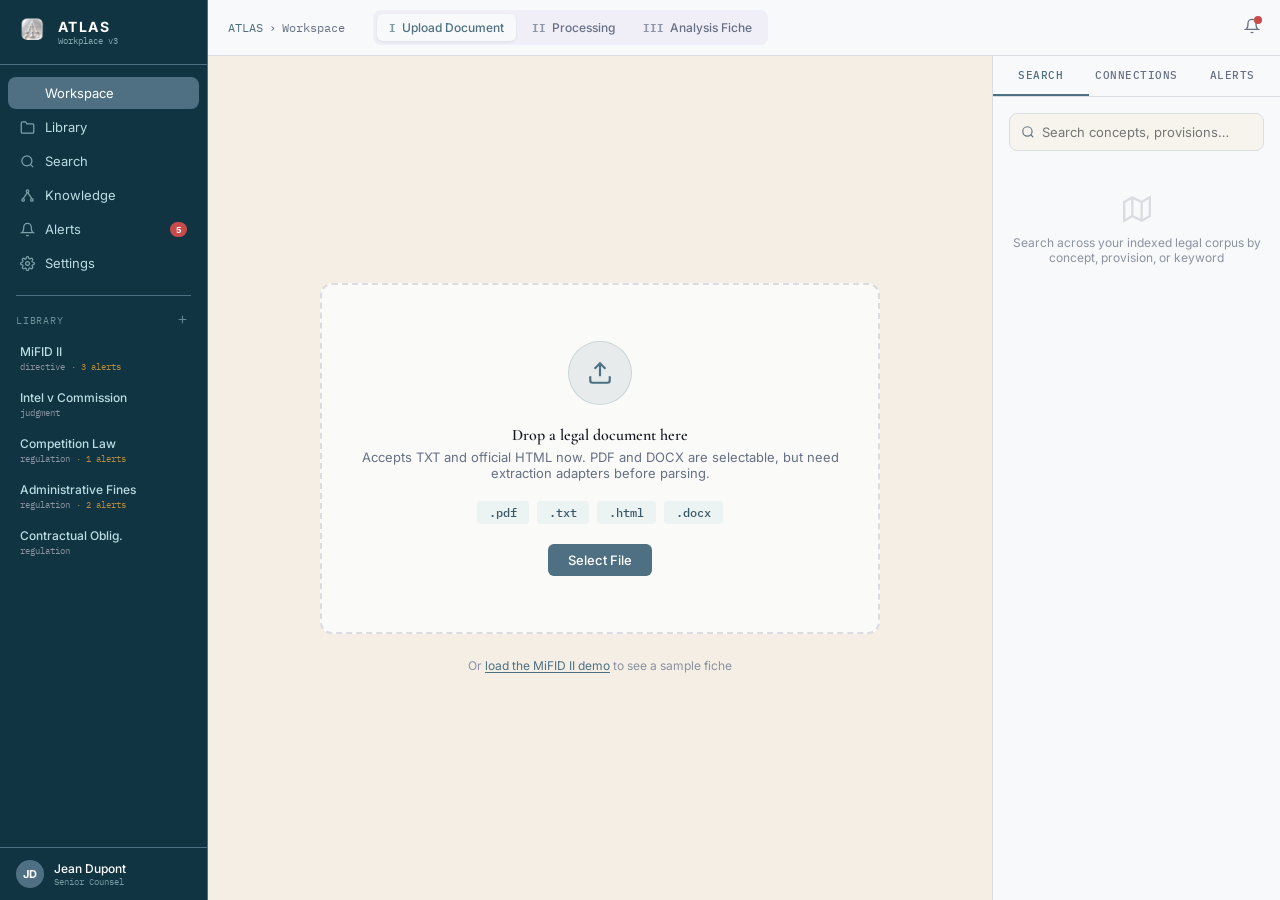
==== commit a536e9e8: "Add files via upload" ====
--- a/app.html
+++ b/app.html
@@ -864,6 +864,15 @@
         line-height: 1.6;
       }
 
+      .atlas-kicker {
+        margin-bottom: 6px;
+        color: var(--teal);
+        font-family: var(--mono);
+        font-size: 10px;
+        letter-spacing: 0.12em;
+        text-transform: uppercase;
+      }
+
       .review-summary {
         display: grid;
         grid-template-columns: repeat(3, minmax(0, 1fr));
@@ -1024,6 +1033,79 @@
         font-size: 12px;
         line-height: 1.55;
         padding: 12px;
+      }
+
+      .save-dialog {
+        width: min(520px, calc(100vw - 32px));
+        border: 1px solid var(--border);
+        border-radius: 8px;
+        background: var(--card);
+        color: var(--ink);
+        padding: 0;
+        box-shadow: 0 24px 70px rgba(16, 52, 66, 0.24);
+      }
+
+      .save-dialog::backdrop {
+        background: rgba(16, 25, 35, 0.56);
+      }
+
+      .save-dialog-content {
+        padding: 24px;
+      }
+
+      .save-dialog h2 {
+        margin: 0 0 8px;
+        font-family: var(--serif);
+        font-size: 26px;
+      }
+
+      .save-dialog p {
+        color: var(--muted);
+        font-size: 14px;
+        line-height: 1.55;
+      }
+
+      .save-dialog-document {
+        margin-top: 16px;
+        border: 1px solid var(--border);
+        border-radius: 8px;
+        background: rgba(255,255,255,0.58);
+        padding: 12px;
+      }
+
+      .save-dialog-document strong,
+      .save-dialog-document span {
+        display: block;
+      }
+
+      .save-dialog-document span {
+        margin-top: 4px;
+        color: var(--dimmer);
+        font-family: var(--mono);
+        font-size: 10px;
+      }
+
+      .save-dialog-actions {
+        display: flex;
+        flex-wrap: wrap;
+        gap: 8px;
+        margin-top: 20px;
+      }
+
+      .save-dialog-actions button {
+        min-height: 40px;
+        border-radius: 6px;
+        padding: 9px 13px;
+        background: var(--teal);
+        color: #fff;
+        font-size: 13px;
+        font-weight: 600;
+      }
+
+      .save-dialog-actions button.secondary {
+        border: 1px solid var(--border);
+        background: transparent;
+        color: var(--muted);
       }
 
       @media (max-width: 768px) {
@@ -1958,7 +2040,7 @@
         <div class="sidebar-user">
           <div class="avatar">JD</div>
           <div class="user-info">
-            <p class="user-name">John Jane Doe</p>
+            <p class="user-name">Jean Dupont</p>
             <p class="user-role">Senior Counsel</p>
           </div>
         </div>
@@ -2034,6 +2116,23 @@
 
     <!-- Hidden file input -->
     <input type="file" accept=".txt,.html,.htm,.pdf,.docx" class="hidden-input" id="hiddenFileInput" onchange="handleFileSelect(event)">
+
+    <dialog class="save-dialog" id="saveWorkspaceDialog" aria-labelledby="saveWorkspaceTitle">
+      <div class="save-dialog-content">
+        <p class="atlas-kicker">Library Save</p>
+        <h2 id="saveWorkspaceTitle">Save this document?</h2>
+        <p>The fiche is ready. Saving keeps it in this browser's ATLAS Library and sidebar after refresh.</p>
+        <div class="save-dialog-document">
+          <strong id="saveWorkspaceName">Imported legal document</strong>
+          <span id="saveWorkspaceReference">No reference</span>
+        </div>
+        <div class="save-dialog-actions">
+          <button type="button" onclick="savePendingWorkspace()">Save to Library</button>
+          <button class="secondary" type="button" onclick="openPendingWorkspaceWithoutSaving()">Open without saving</button>
+          <button class="secondary" type="button" onclick="closeSaveWorkspaceDialog()">Cancel</button>
+        </div>
+      </div>
+    </dialog>
 
     <script src="data/pipeline/schema.js?v=20260803-4"></script>
     <script src="data/pipeline/identifier.js?v=20260803-4"></script>
@@ -2075,6 +2174,94 @@
         { id: 'gdpr83',   title: 'GDPR Art. 83',          short: 'Administrative Fines',type: 'regulation',  field: 'Data Protection',  date: '25 May 2018',         connections: 24, alerts: 2, status: 'In Force' },
         { id: 'rome1',    title: 'Rome I Regulation',     short: 'Contractual Oblig.',  type: 'regulation',  field: 'Civil Law',        date: '17 Jun 2008',         connections: 19, alerts: 0, status: 'In Force' },
       ];
+
+      const IMPORTED_WORKSPACES_STORAGE_KEY = 'atlas.importedWorkspaces.v1';
+
+      function readImportedWorkspaces() {
+        try {
+          const raw = localStorage.getItem(IMPORTED_WORKSPACES_STORAGE_KEY);
+          const parsed = raw ? JSON.parse(raw) : [];
+          return Array.isArray(parsed) ? parsed.filter(item => item && item.id && item.fiche) : [];
+        } catch (error) {
+          console.warn('ATLAS could not read imported workspaces.', error);
+          return [];
+        }
+      }
+
+      function writeImportedWorkspaces(workspaces) {
+        try {
+          localStorage.setItem(IMPORTED_WORKSPACES_STORAGE_KEY, JSON.stringify(workspaces));
+          return true;
+        } catch (error) {
+          console.warn('ATLAS could not save imported workspaces.', error);
+          return false;
+        }
+      }
+
+      function getLibraryDocs() {
+        const importedDocs = readImportedWorkspaces().map(({ fiche, savedAt, sourceFilename, ...doc }) => ({
+          ...doc,
+          imported: true
+        }));
+        return [...LIBRARY_DOCS, ...importedDocs];
+      }
+
+      function getStoredWorkspace(docId) {
+        return readImportedWorkspaces().find(item => item.id === docId) || null;
+      }
+
+      function rememberImportedWorkspace(fiche, result) {
+        const identity = result && result.identity ? result.identity : {};
+        const sourceFilename = identity.sourceFilename || (result && result.extraction && result.extraction.filename) || '';
+        const identityBasis = [
+          fiche.ref,
+          fiche.fullTitle,
+          fiche.jurisdiction,
+          fiche.dateAdopted,
+          sourceFilename
+        ].filter(Boolean).join('|');
+        const id = `imported-${slugForId(fiche.ref || fiche.short || fiche.fullTitle || 'document')}-${shortHash(identityBasis)}`;
+        const doc = {
+          id,
+          title: fiche.fullTitle,
+          short: fiche.short || fiche.fullTitle,
+          type: fiche.type || 'unknown',
+          field: fiche.field || 'Legal source',
+          date: fiche.dateAdopted || 'Unknown',
+          connections: Array.isArray(fiche.connections) ? fiche.connections.length : 0,
+          alerts: Array.isArray(fiche.alerts) ? fiche.alerts.length : 0,
+          status: fiche.status || 'Parsed',
+          sourceFilename,
+          savedAt: new Date().toISOString(),
+          fiche
+        };
+        const existing = readImportedWorkspaces();
+        const next = [doc, ...existing.filter(item => item.id !== id)];
+        if (!writeImportedWorkspaces(next)) {
+          throw new Error('ATLAS could not save this fiche in browser storage. The document remains open but was not added to the Library.');
+        }
+        return doc;
+      }
+
+      function slugForId(value) {
+        return String(value || 'document')
+          .toLowerCase()
+          .normalize('NFKD')
+          .replace(/[\u0300-\u036f]/g, '')
+          .replace(/[^a-z0-9]+/g, '-')
+          .replace(/^-+|-+$/g, '')
+          .slice(0, 48) || 'document';
+      }
+
+      function shortHash(value) {
+        let hash = 2166136261;
+        const input = String(value || 'atlas');
+        for (let index = 0; index < input.length; index += 1) {
+          hash ^= input.charCodeAt(index);
+          hash = Math.imul(hash, 16777619);
+        }
+        return (hash >>> 0).toString(36).slice(0, 8);
+      }
 
       const MIFID_FICHE = {
         docType: 'European Directive',
@@ -2185,6 +2372,7 @@
         selectedReviewType: null,
         pendingMetadataReview: null,
         metadataDraft: null,
+        pendingLibrarySave: null,
       };
 
       // ═══════════════════════════════════════════
@@ -2203,12 +2391,13 @@
       function renderSidebarDocs() {
         const container = document.getElementById('sidebarDocList');
         if (!container) return;
-        container.innerHTML = LIBRARY_DOCS.map(doc => `
+        container.innerHTML = getLibraryDocs().map(doc => `
           <button class="sidebar-doc ${state.activeDoc && state.activeDoc.id === doc.id ? 'active' : ''}"
+            data-doc-id="${escapeHTML(doc.id)}"
             onclick="openDocument('${doc.id}')">
-            <span class="doc-name">${doc.short}</span>
+            <span class="doc-name">${escapeHTML(doc.short)}</span>
             <span class="doc-meta">
-              <span>${doc.type}</span>
+              <span>${escapeHTML(doc.type)}</span>
               ${doc.alerts > 0 ? `<span class="doc-alerts">· ${doc.alerts} alerts</span>` : ''}
             </span>
           </button>
@@ -2507,7 +2696,7 @@
               </div>
 
               <div class="review-actions">
-                <button type="button" onclick="confirmMetadataReview()">Confirm identity and open fiche</button>
+                <button type="button" onclick="confirmMetadataReview()">Confirm identity</button>
                 <button class="secondary" type="button" onclick="setStage('upload')">Return to upload</button>
               </div>
             </div>
@@ -2706,17 +2895,17 @@
         return `
           <div class="library-view">
             <h2>Document Library</h2>
-            ${LIBRARY_DOCS.map(doc => `
+            ${getLibraryDocs().map(doc => `
               <button class="library-doc-card" onclick="openDocument('${doc.id}')">
-                <div class="ldc-icon" style="background:${TYPE_COLORS[doc.type]}18">
-                  <svg width="18" height="18" viewBox="0 0 24 24" fill="none" stroke="${TYPE_COLORS[doc.type]}" stroke-width="2"><path d="M14 2H6a2 2 0 0 0-2 2v16a2 2 0 0 0 2 2h12a2 2 0 0 0 2-2V8z"/><polyline points="14 2 14 8 20 8"/></svg>
+                <div class="ldc-icon" style="background:${TYPE_COLORS[doc.type] || TYPE_COLORS.unknown}18">
+                  <svg width="18" height="18" viewBox="0 0 24 24" fill="none" stroke="${TYPE_COLORS[doc.type] || TYPE_COLORS.unknown}" stroke-width="2"><path d="M14 2H6a2 2 0 0 0-2 2v16a2 2 0 0 0 2 2h12a2 2 0 0 0 2-2V8z"/><polyline points="14 2 14 8 20 8"/></svg>
                 </div>
                 <div class="ldc-info">
                   <div class="ldc-title-row">
-                    <span class="ldc-title">${doc.title}</span>
+                    <span class="ldc-title">${escapeHTML(doc.title)}</span>
                     ${typeBadgeHTML(doc.type)}
                   </div>
-                  <p class="ldc-meta">${doc.field} · ${doc.date}</p>
+                  <p class="ldc-meta">${escapeHTML(doc.field)} · ${escapeHTML(doc.date)}${doc.imported ? ' · Saved locally' : ''}</p>
                 </div>
                 <div class="ldc-connections">
                   <p class="ldc-conn-num">${doc.connections}</p>
@@ -2945,15 +3134,6 @@
         return `<span class="sev-badge" style="background:${bg}; color:${color};">${icons[map[sev].icon]} ${sev}</span>`;
       }
 
-      function escapeHTML(value) {
-        return String(value || '')
-          .replace(/&/g, '&amp;')
-          .replace(/</g, '&lt;')
-          .replace(/>/g, '&gt;')
-          .replace(/"/g, '&quot;')
-          .replace(/'/g, '&#39;');
-      }
-
       function labelForDocumentType(type) {
         const match = DOCUMENT_TYPE_CHOICES.find(choice => choice.type === type);
         return match ? match.label : 'Generic';
@@ -3028,14 +3208,54 @@
       function confirmMetadataReview() {
         if (!state.currentFiche) return;
         const finalizedFiche = applyMetadataDraftToFiche(state.currentFiche, state.metadataDraft);
-        finalizeImportedFiche(finalizedFiche, state.currentPipelineResult);
-      }
-
-      function finalizeImportedFiche(fiche, result) {
+        state.pendingLibrarySave = {
+          fiche: finalizedFiche,
+          result: state.currentPipelineResult
+        };
+
+        const dialog = document.getElementById('saveWorkspaceDialog');
+        document.getElementById('saveWorkspaceName').textContent = finalizedFiche.fullTitle || finalizedFiche.short || 'Imported legal document';
+        document.getElementById('saveWorkspaceReference').textContent = finalizedFiche.ref || 'No reference';
+        if (dialog && typeof dialog.showModal === 'function') dialog.showModal();
+        else savePendingWorkspace();
+      }
+
+      function savePendingWorkspace() {
+        const pending = state.pendingLibrarySave;
+        if (!pending) return;
+
+        try {
+          finalizeImportedFiche(pending.fiche, pending.result, { persist: true });
+          closeSaveWorkspaceDialog();
+        } catch (error) {
+          closeSaveWorkspaceDialog();
+          state.error = {
+            title: 'Library save failed',
+            message: error.message,
+            detail: 'The fiche was generated, but browser storage did not accept it.'
+          };
+          state.stage = 'error';
+          render();
+        }
+      }
+
+      function openPendingWorkspaceWithoutSaving() {
+        const pending = state.pendingLibrarySave;
+        if (!pending) return;
+        finalizeImportedFiche(pending.fiche, pending.result, { persist: false });
+        closeSaveWorkspaceDialog();
+      }
+
+      function closeSaveWorkspaceDialog() {
+        const dialog = document.getElementById('saveWorkspaceDialog');
+        if (dialog && dialog.open) dialog.close();
+      }
+
+      function finalizeImportedFiche(fiche, result, options = {}) {
         state.currentFiche = fiche;
         state.currentPipelineResult = result || state.currentPipelineResult;
-        state.activeDoc = {
-          id: (result && result.fiche && result.fiche.document && result.fiche.document.id) || 'uploaded-document',
+        const transientDoc = {
+          id: (result && result.fiche && result.fiche.document && result.fiche.document.id) || `temporary-${shortHash(fiche.ref || fiche.fullTitle)}`,
           title: fiche.fullTitle,
           short: fiche.short,
           type: fiche.type,
@@ -3045,8 +3265,12 @@
           alerts: fiche.alerts.length,
           status: fiche.status
         };
+        state.activeDoc = options.persist
+          ? rememberImportedWorkspace(fiche, state.currentPipelineResult)
+          : transientDoc;
         state.pendingMetadataReview = null;
         state.metadataDraft = null;
+        state.pendingLibrarySave = null;
         state.progress = 100;
         state.phase = PROC_STEPS.length - 1;
         state.statusMessage = 'Fiche generated';
@@ -3150,7 +3374,7 @@
           state.metadataDraft = null;
         }
         if (stage === 'fiche' && !state.activeDoc) {
-          state.activeDoc = LIBRARY_DOCS[0];
+          state.activeDoc = getLibraryDocs()[0];
           renderSidebarDocs();
         }
         render();
@@ -3166,8 +3390,23 @@
       }
 
       function openDocument(docId) {
+        const stored = getStoredWorkspace(docId);
+        if (stored) {
+          const { fiche, savedAt, sourceFilename, ...doc } = stored;
+          state.currentFiche = fiche;
+          state.currentPipelineResult = null;
+          state.activeDoc = { ...doc, imported: true };
+          state.activeNav = 'workspace';
+          state.stage = 'fiche';
+          state.expandedProvision = null;
+          render();
+          return;
+        }
+
         const doc = LIBRARY_DOCS.find(d => d.id === docId);
         if (!doc) return;
+        state.currentFiche = null;
+        state.currentPipelineResult = null;
         state.activeDoc = doc;
         state.activeNav = 'workspace';
         state.stage = 'fiche';
@@ -3412,7 +3651,7 @@
             // Rebind sidebar doc clicks inside mobile
             container.querySelectorAll('.sidebar-doc').forEach(btn => {
               btn.onclick = function() {
-                const docId = LIBRARY_DOCS.find(d => d.short === this.querySelector('.doc-name').textContent.trim())?.id;
+                const docId = this.dataset.docId;
                 if (docId) {
                   openDocument(docId);
                   closeMobileSidebar();
